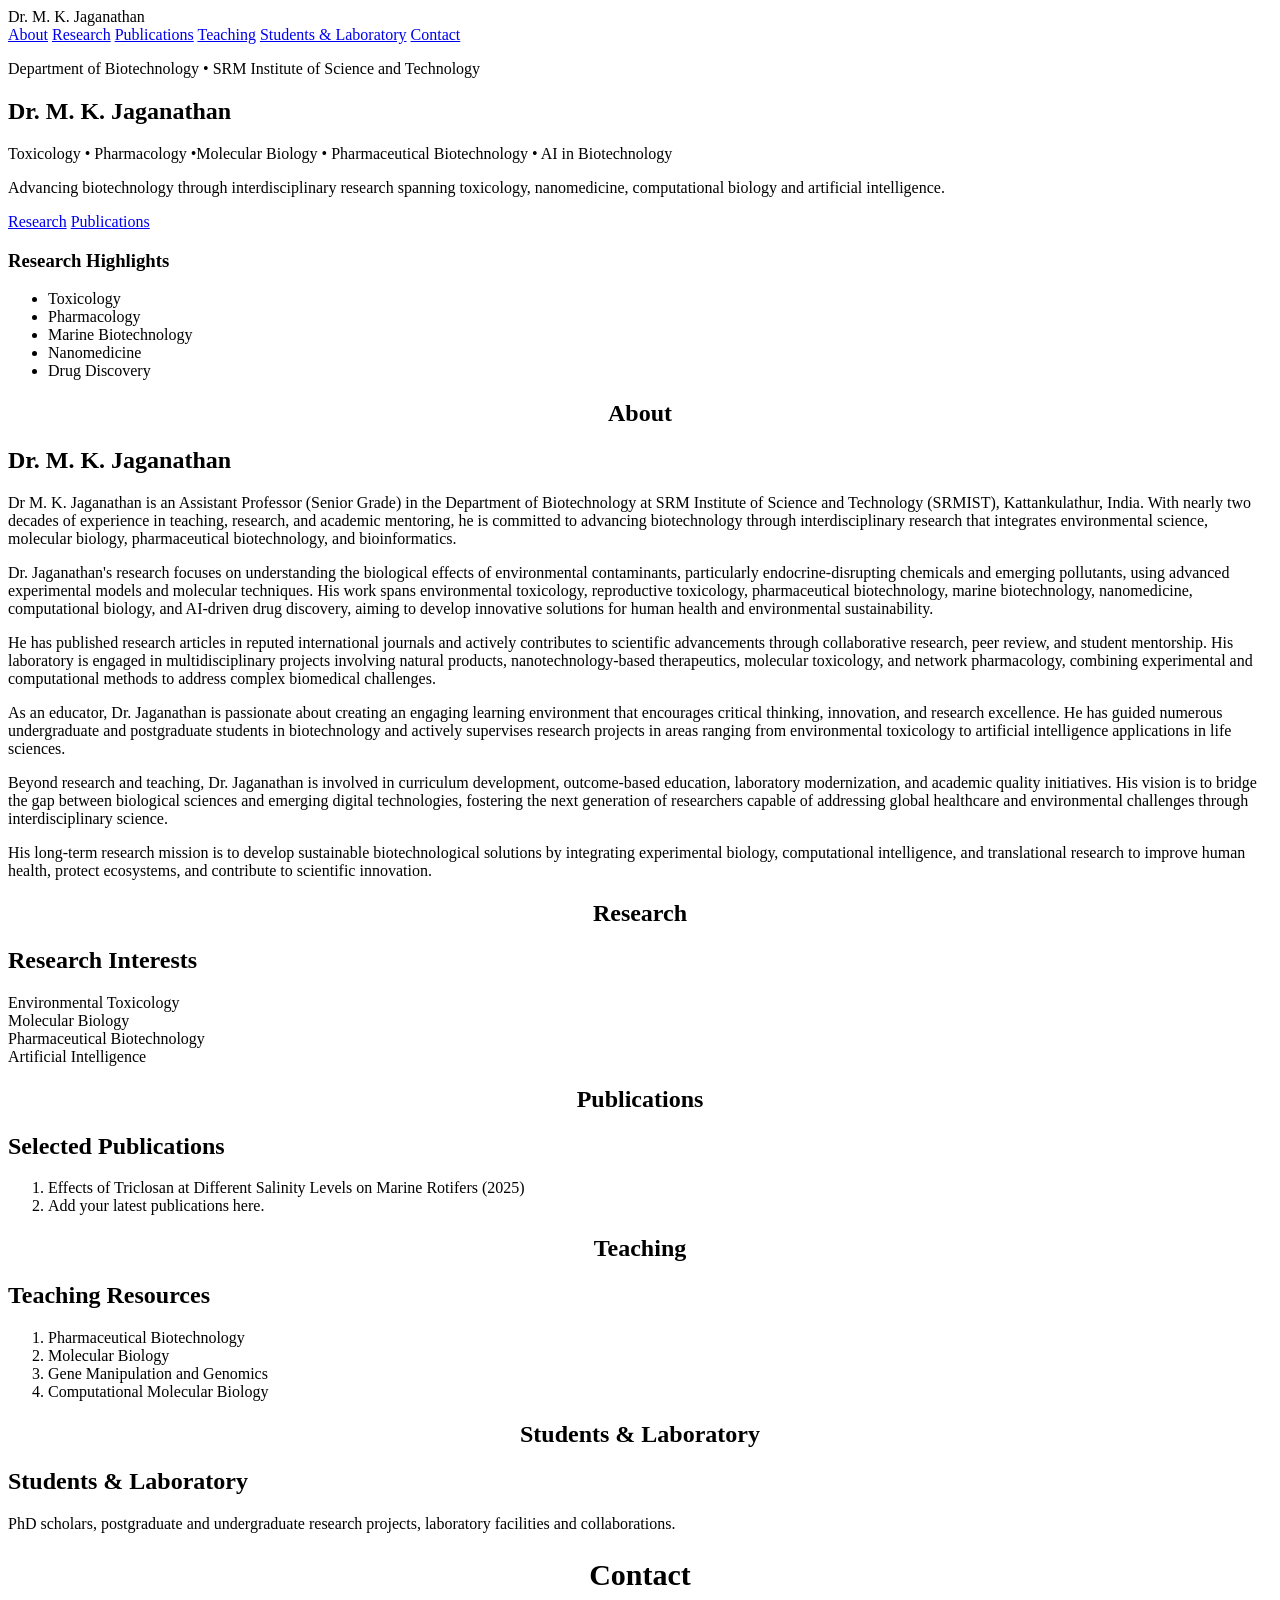
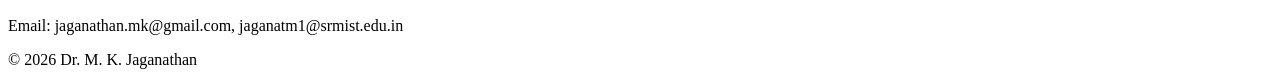
==== index.html @ 78284c33 "Add files via upload" ====
<!DOCTYPE html>
<html lang="en">
<head>
<meta charset="UTF-8">
<meta name="viewport" content="width=device-width,initial-scale=1">
<meta name="description" content="Dr. M. K. Jaganathan - Assistant Professor (Senior Grade), Department of Biotechnology, SRM Institute of Science and Technology.">
<title>Dr. M. K. Jaganathan</title>
<link rel="stylesheet" href="css/style.css">
<script defer src="js/script.js"></script>
</head>
<body>
<header class="nav">
<div class="brand">Dr. M. K. Jaganathan</div>
<nav>
<a href="#About">About</a>
<a href="#Research">Research</a>
<a href="#Publications">Publications</a>
<a href="#Teaching">Teaching</a>
<a href="#Students & Laboratory">Students & Laboratory</a>
<a href="#Contact">Contact</a>
</nav>
</header>

<section class="hero">
<div class="hero-text">
<p class="eyebrow">Department of Biotechnology &bull; SRM Institute of Science and Technology</p>
<h1>Dr. M. K. Jaganathan</h1>
<p class="lead">Toxicology &bull; Pharmacology &bull;Molecular Biology &bull; Pharmaceutical Biotechnology &bull; AI in Biotechnology</p>
<p>Advancing biotechnology through interdisciplinary research spanning toxicology, nanomedicine, computational biology and artificial intelligence.</p>
<div class="cta">
<a class="btn" href="#Research">Research</a>
<a class="btn outline" href="#Publications">Publications</a>
</div>
</div>
<div class="hero-card">
<h3>Research Highlights</h3>
<ul>
<li>Toxicology</li>
<li>Pharmacology</li>
<li>Marine Biotechnology</li>
<li>Nanomedicine</li>
<li>Drug Discovery</li>
</ul>
</div>
</section>

<section id="About">
<h1 style="font-size: 24px;text-align: center" class="section-label">About</h1>
<h2>Dr. M. K. Jaganathan</h2>
<p>Dr M. K. Jaganathan is an Assistant Professor (Senior Grade) in the Department of Biotechnology at SRM Institute of Science and Technology (SRMIST), Kattankulathur, India. With nearly two decades of experience in teaching, research, and academic mentoring, he is committed to advancing biotechnology through interdisciplinary research that integrates environmental science, molecular biology, pharmaceutical biotechnology, and bioinformatics.</p>
<p>Dr. Jaganathan's research focuses on understanding the biological effects of environmental contaminants, particularly endocrine-disrupting chemicals and emerging pollutants, using advanced experimental models and molecular techniques. His work spans environmental toxicology, reproductive toxicology, pharmaceutical biotechnology, marine biotechnology, nanomedicine, computational biology, and AI-driven drug discovery, aiming to develop innovative solutions for human health and environmental sustainability.</p>
<p>He has published research articles in reputed international journals and actively contributes to scientific advancements through collaborative research, peer review, and student mentorship. His laboratory is engaged in multidisciplinary projects involving natural products, nanotechnology-based therapeutics, molecular toxicology, and network pharmacology, combining experimental and computational methods to address complex biomedical challenges.</p>
<p>As an educator, Dr. Jaganathan is passionate about creating an engaging learning environment that encourages critical thinking, innovation, and research excellence. He has guided numerous undergraduate and postgraduate students in biotechnology and actively supervises research projects in areas ranging from environmental toxicology to artificial intelligence applications in life sciences.</p>
<p>Beyond research and teaching, Dr. Jaganathan is involved in curriculum development, outcome-based education, laboratory modernization, and academic quality initiatives. His vision is to bridge the gap between biological sciences and emerging digital technologies, fostering the next generation of researchers capable of addressing global healthcare and environmental challenges through interdisciplinary science.</p>
<p>His long-term research mission is to develop sustainable biotechnological solutions by integrating experimental biology, computational intelligence, and translational research to improve human health, protect ecosystems, and contribute to scientific innovation.</p>
</section>

<section id="Research">
<h1 style="font-size: 24px;text-align: center" class="section-label">Research</h1>
<h2>Research Interests</h2>
<div class="grid">
<div class="card">Environmental Toxicology</div>
<div class="card">Molecular Biology</div>
<div class="card">Pharmaceutical Biotechnology</div>
<div class="card">Artificial Intelligence</div>
</div>
</section>

<section id="Publications">
<h1 style="font-size: 24px;text-align: center" class="section-label">Publications</h1>
<h2>Selected Publications</h2>
<ol>
<li>Effects of Triclosan at Different Salinity Levels on Marine Rotifers (2025)</li>
<li>Add your latest publications here.</li>
</ol>
</section>

<section id="Teaching">
<h1 style="font-size: 24px;text-align: center" class="section-label">Teaching</h1>
<h2>Teaching Resources</h2>
<ol>
<li>Pharmaceutical Biotechnology</li>
<li>Molecular Biology</li>
<li>Gene Manipulation and Genomics</li>
<li>Computational Molecular Biology</li>
</ol>
</section>

<section id="Students & Laboratory">
<h1 style="font-size: 24px;text-align: center" class="section-label">Students & Laboratory</h1>
<h2>Students & Laboratory</h2>
<p>PhD scholars, postgraduate and undergraduate research projects, laboratory facilities and collaborations.</p>
</section>

<section id="Contact">
<h1 style="font-size: 30px;text-align: center" class="section-label">Contact</h1>
<p>Email: jaganathan.mk@gmail.com, jaganatm1@srmist.edu.in</p>
</section>

<footer>&copy; 2026 Dr. M. K. Jaganathan</footer>
</body>
</html>
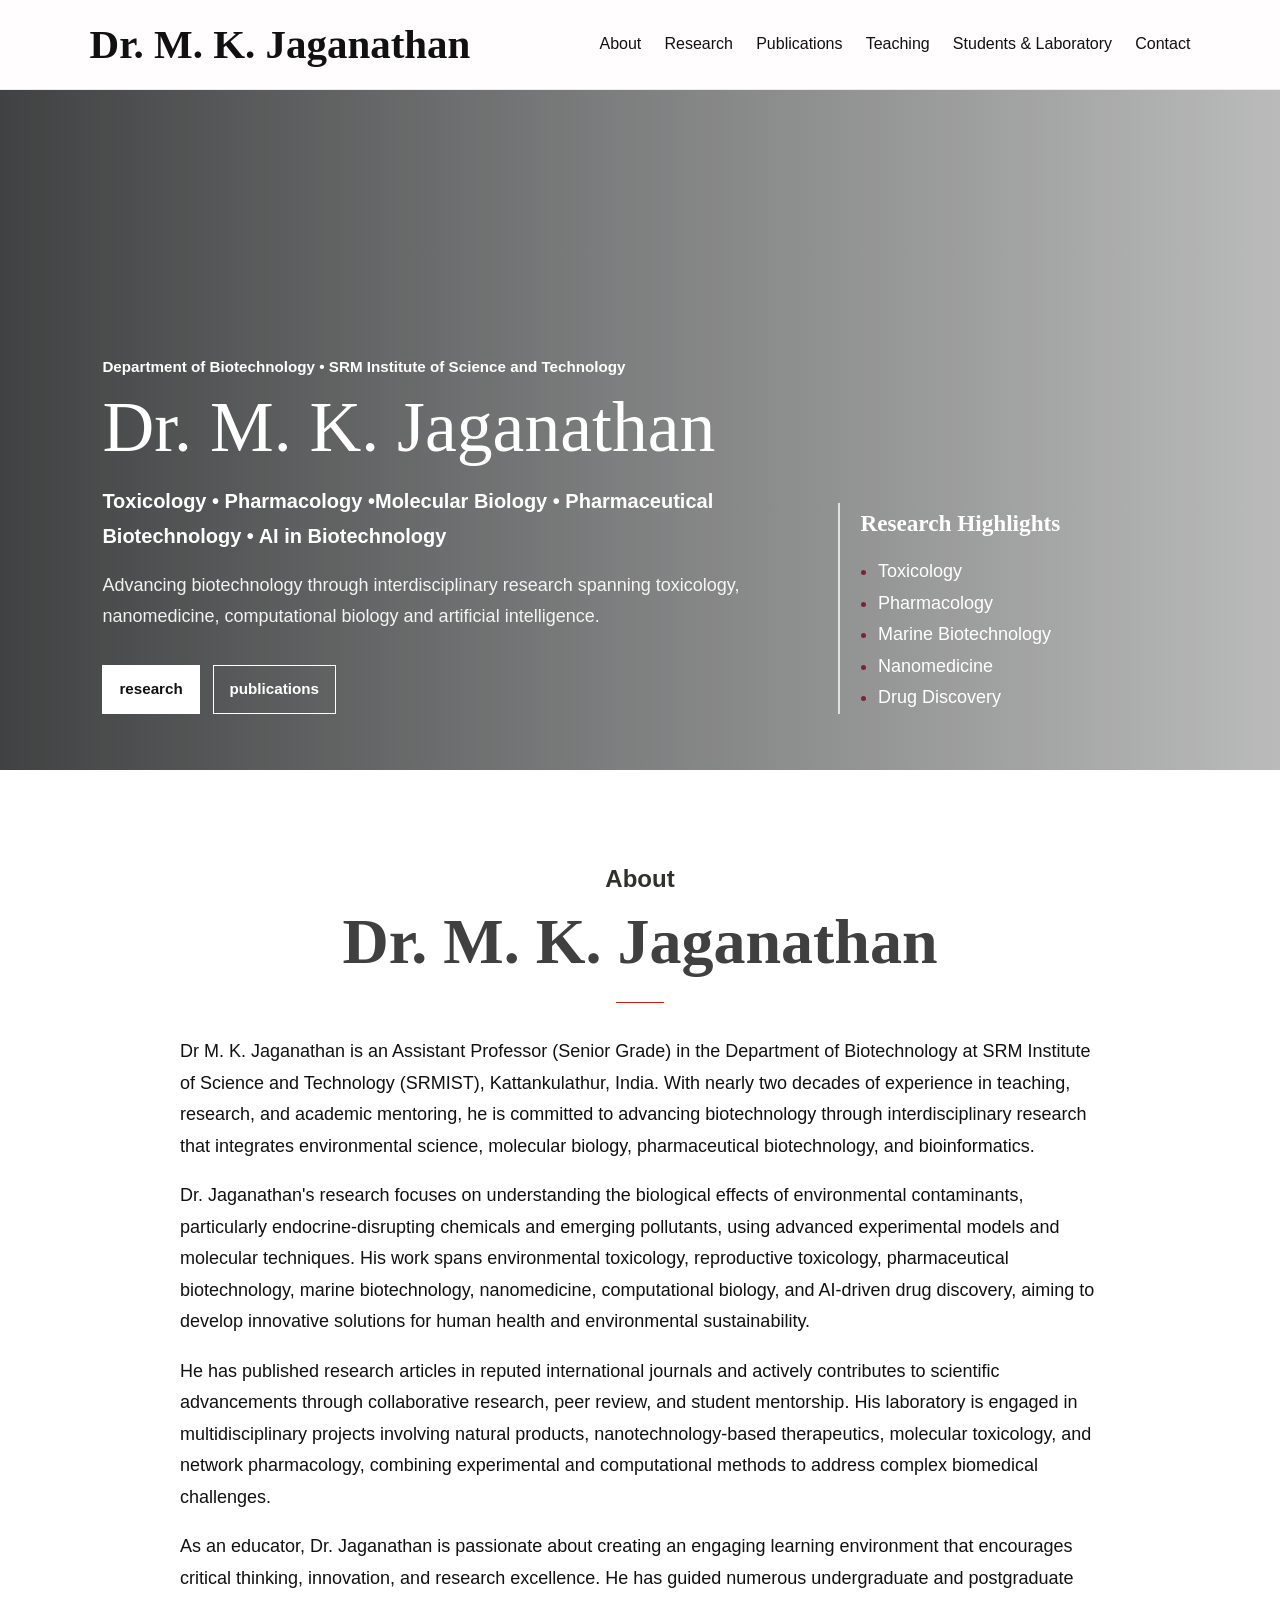
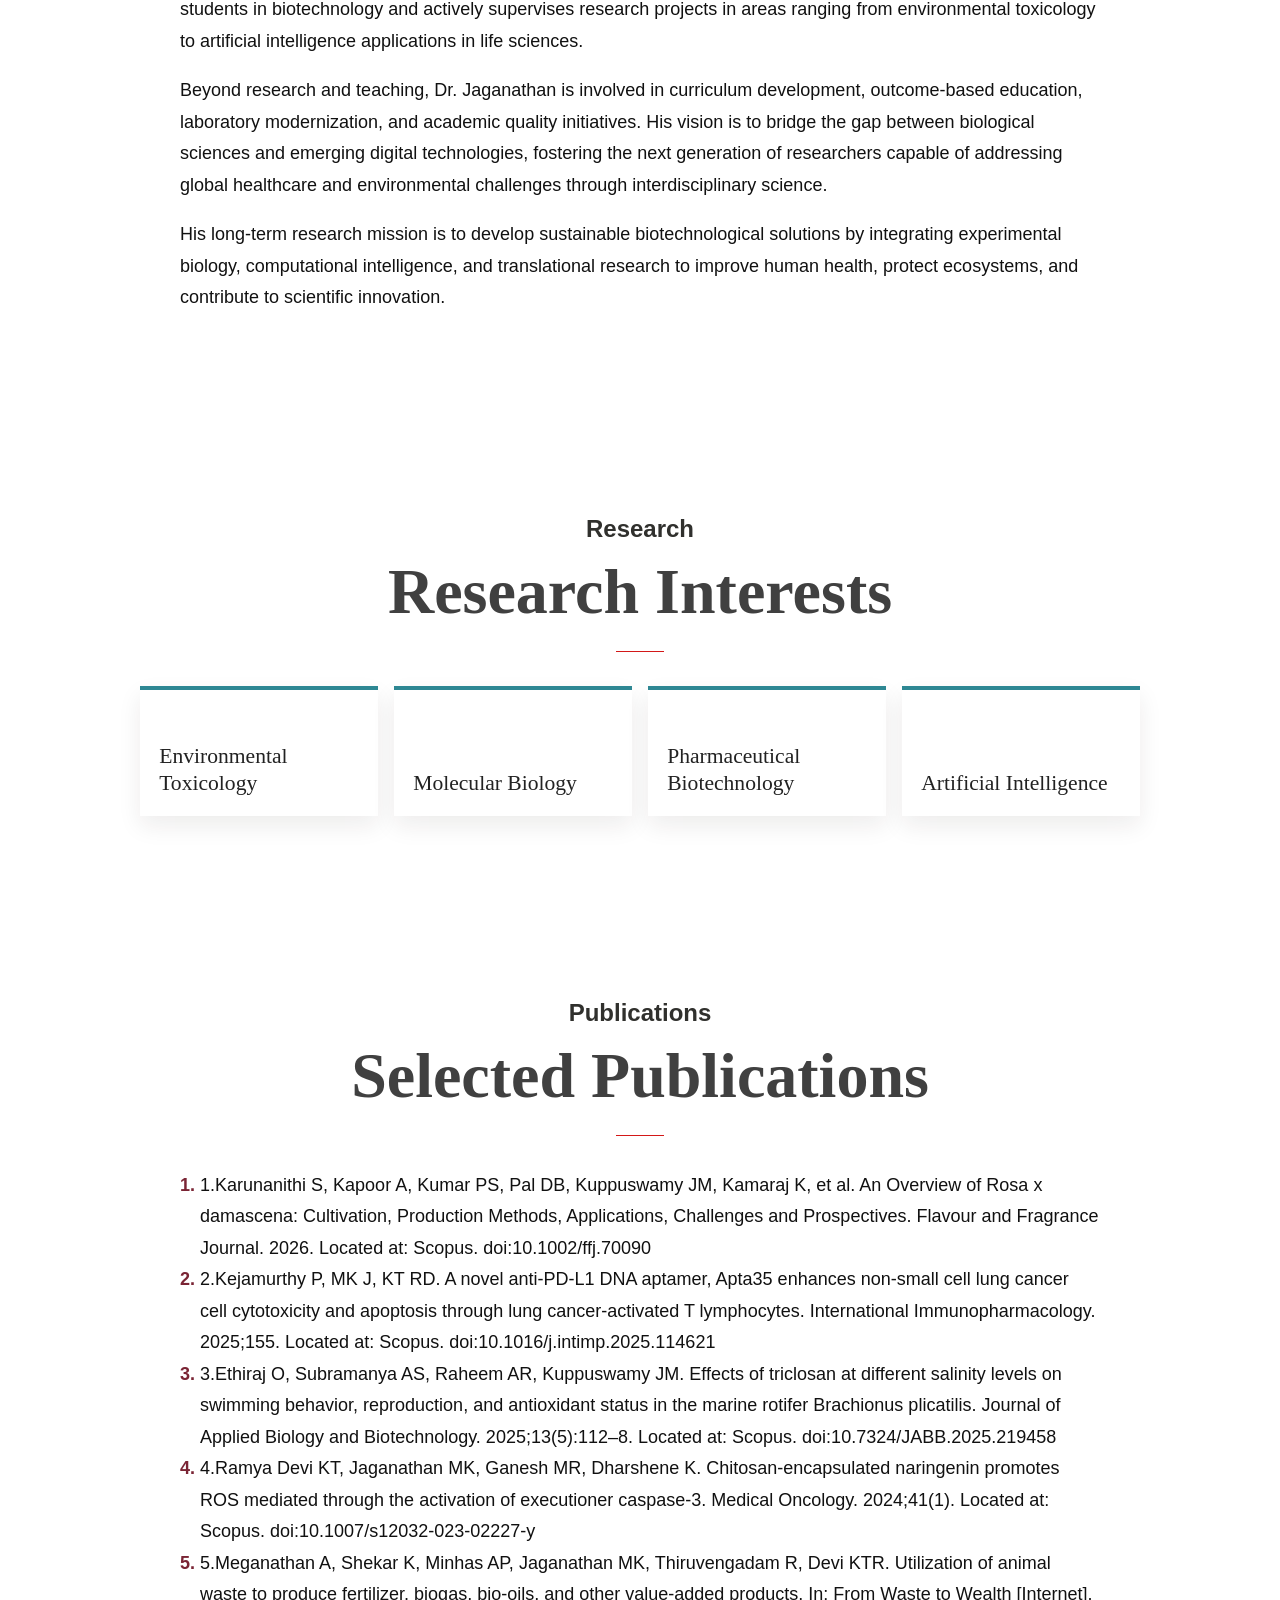
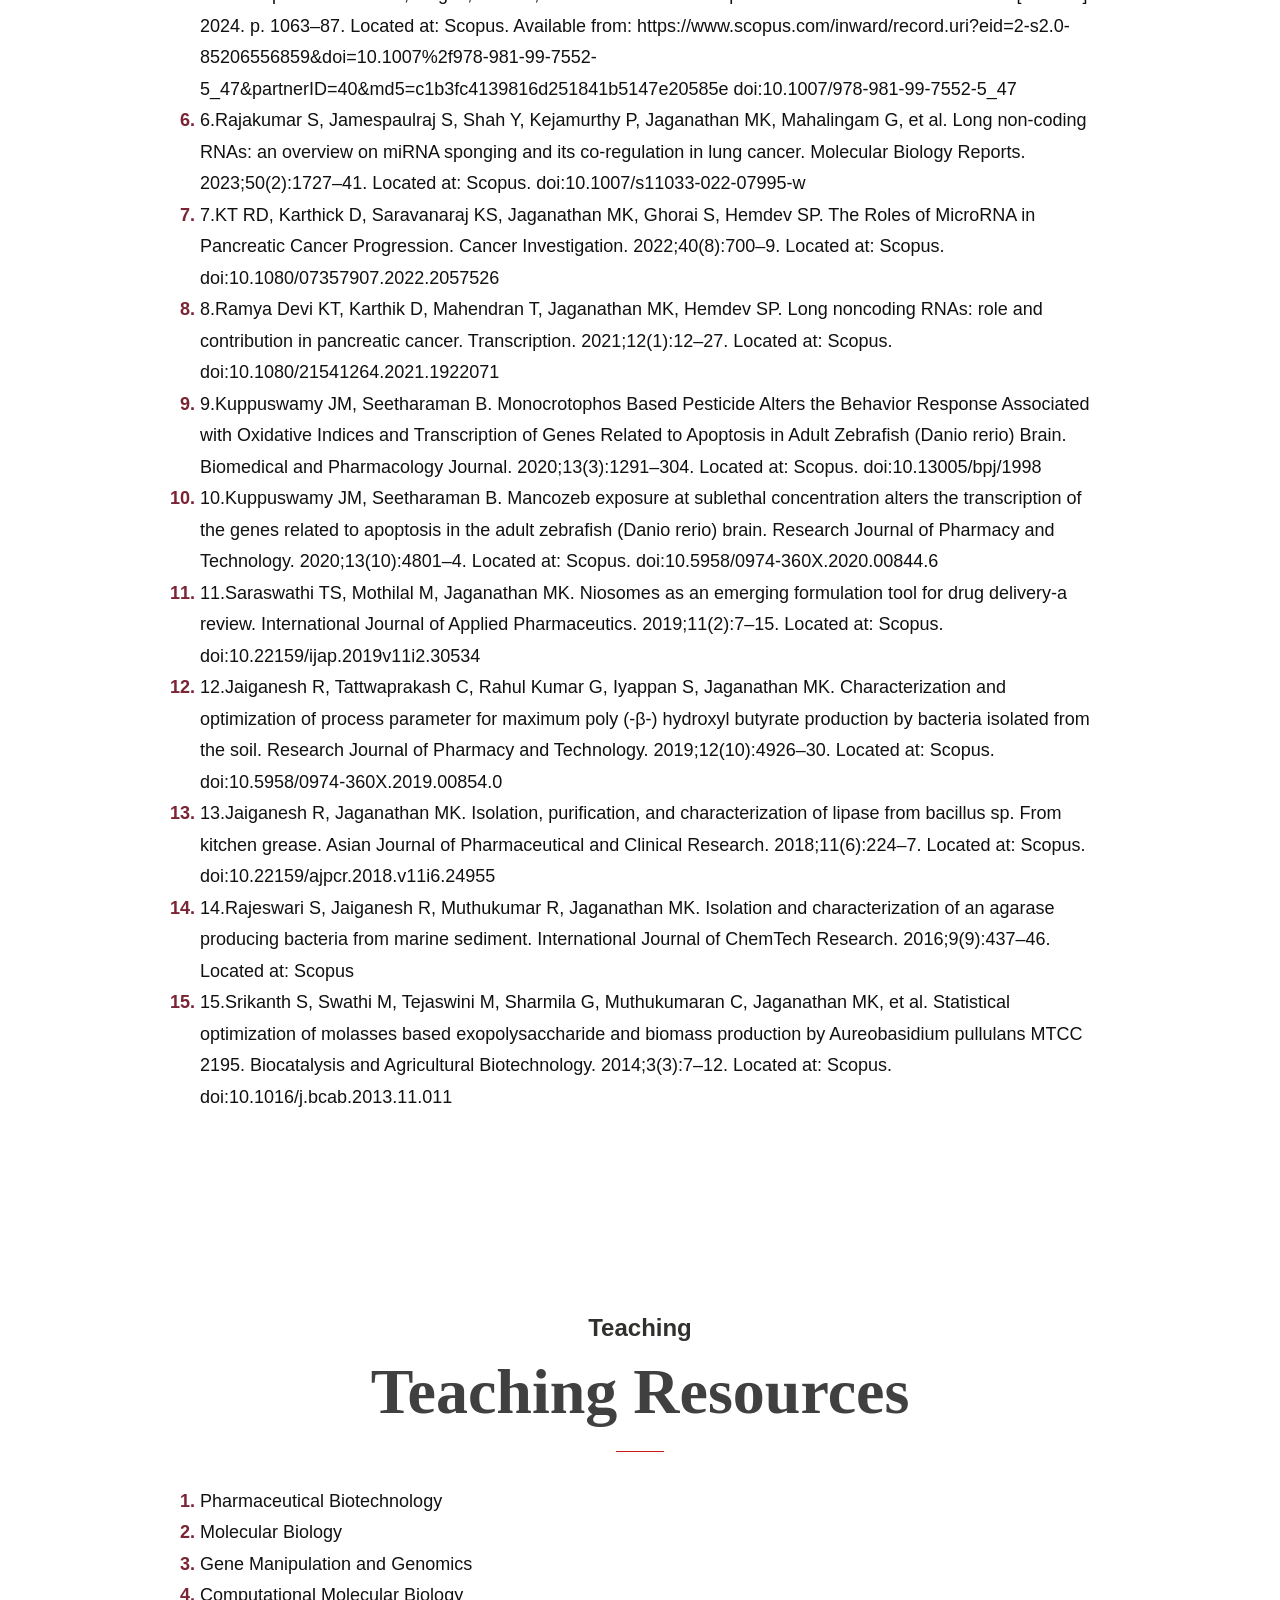
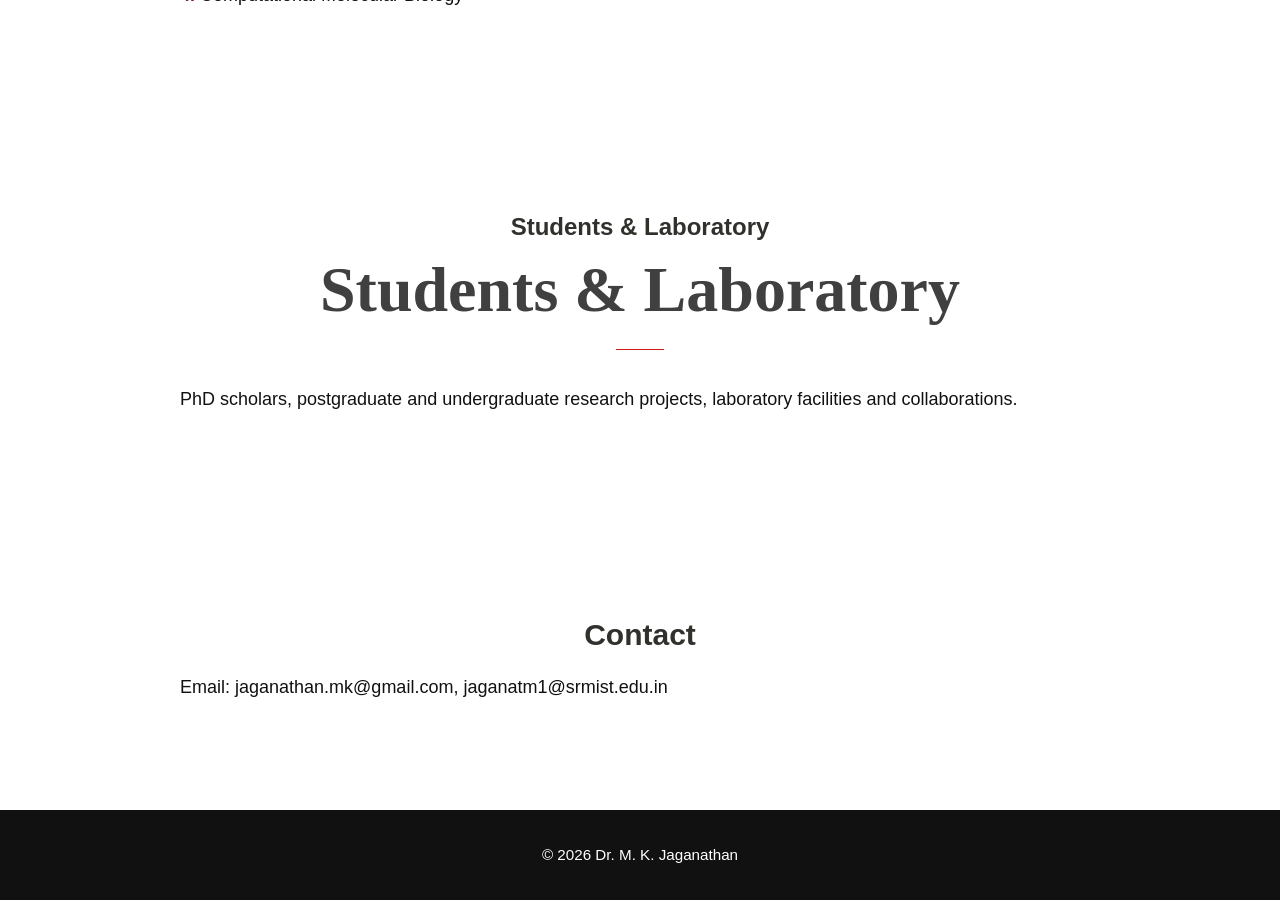
==== commit 27fbd71b: "Add selected publications to index.html" ====
--- a/index.html
+++ b/index.html
@@ -70,8 +70,22 @@
 <h1 style="font-size: 24px;text-align: center" class="section-label">Publications</h1>
 <h2>Selected Publications</h2>
 <ol>
-<li>Effects of Triclosan at Different Salinity Levels on Marine Rotifers (2025)</li>
-<li>Add your latest publications here.</li>
+
+<li>1.Karunanithi S, Kapoor A, Kumar PS, Pal DB, Kuppuswamy JM, Kamaraj K, et al. An Overview of Rosa x damascena: Cultivation, Production Methods, Applications, Challenges and Prospectives. Flavour and Fragrance Journal. 2026. Located at: Scopus. doi:10.1002/ffj.70090 </li>
+<li>2.Kejamurthy P, MK J, KT RD. A novel anti-PD-L1 DNA aptamer, Apta35 enhances non-small cell lung cancer cell cytotoxicity and apoptosis through lung cancer-activated T lymphocytes. International Immunopharmacology. 2025;155. Located at: Scopus. doi:10.1016/j.intimp.2025.114621 </li>
+<li>3.Ethiraj O, Subramanya AS, Raheem AR, Kuppuswamy JM. Effects of triclosan at different salinity levels on swimming behavior, reproduction, and antioxidant status in the marine rotifer Brachionus plicatilis. Journal of Applied Biology and Biotechnology. 2025;13(5):112–8. Located at: Scopus. doi:10.7324/JABB.2025.219458 </li>
+<li>4.Ramya Devi KT, Jaganathan MK, Ganesh MR, Dharshene K. Chitosan-encapsulated naringenin promotes ROS mediated through the activation of executioner caspase-3. Medical Oncology. 2024;41(1). Located at: Scopus. doi:10.1007/s12032-023-02227-y </li>
+<li>5.Meganathan A, Shekar K, Minhas AP, Jaganathan MK, Thiruvengadam R, Devi KTR. Utilization of animal waste to produce fertilizer, biogas, bio-oils, and other value-added products. In: From Waste to Wealth [Internet]. 2024. p. 1063–87. Located at: Scopus. Available from: https://www.scopus.com/inward/record.uri?eid=2-s2.0-85206556859&doi=10.1007%2f978-981-99-7552-5_47&partnerID=40&md5=c1b3fc4139816d251841b5147e20585e doi:10.1007/978-981-99-7552-5_47 </li>
+<li>6.Rajakumar S, Jamespaulraj S, Shah Y, Kejamurthy P, Jaganathan MK, Mahalingam G, et al. Long non-coding RNAs: an overview on miRNA sponging and its co-regulation in lung cancer. Molecular Biology Reports. 2023;50(2):1727–41. Located at: Scopus. doi:10.1007/s11033-022-07995-w </li>
+<li>7.KT RD, Karthick D, Saravanaraj KS, Jaganathan MK, Ghorai S, Hemdev SP. The Roles of MicroRNA in Pancreatic Cancer Progression. Cancer Investigation. 2022;40(8):700–9. Located at: Scopus. doi:10.1080/07357907.2022.2057526 </li>
+<li>8.Ramya Devi KT, Karthik D, Mahendran T, Jaganathan MK, Hemdev SP. Long noncoding RNAs: role and contribution in pancreatic cancer. Transcription. 2021;12(1):12–27. Located at: Scopus. doi:10.1080/21541264.2021.1922071 </li>
+<li>9.Kuppuswamy JM, Seetharaman B. Monocrotophos Based Pesticide Alters the Behavior Response Associated with Oxidative Indices and Transcription of Genes Related to Apoptosis in Adult Zebrafish (Danio rerio) Brain. Biomedical and Pharmacology Journal. 2020;13(3):1291–304. Located at: Scopus. doi:10.13005/bpj/1998 </li>
+<li>10.Kuppuswamy JM, Seetharaman B. Mancozeb exposure at sublethal concentration alters the transcription of the genes related to apoptosis in the adult zebrafish (Danio rerio) brain. Research Journal of Pharmacy and Technology. 2020;13(10):4801–4. Located at: Scopus. doi:10.5958/0974-360X.2020.00844.6 </li>
+<li>11.Saraswathi TS, Mothilal M, Jaganathan MK. Niosomes as an emerging formulation tool for drug delivery-a review. International Journal of Applied Pharmaceutics. 2019;11(2):7–15. Located at: Scopus. doi:10.22159/ijap.2019v11i2.30534 </li>
+<li>12.Jaiganesh R, Tattwaprakash C, Rahul Kumar G, Iyappan S, Jaganathan MK. Characterization and optimization of process parameter for maximum poly (-β-) hydroxyl butyrate production by bacteria isolated from the soil. Research Journal of Pharmacy and Technology. 2019;12(10):4926–30. Located at: Scopus. doi:10.5958/0974-360X.2019.00854.0 </li>
+<li>13.Jaiganesh R, Jaganathan MK. Isolation, purification, and characterization of lipase from bacillus sp. From kitchen grease. Asian Journal of Pharmaceutical and Clinical Research. 2018;11(6):224–7. Located at: Scopus. doi:10.22159/ajpcr.2018.v11i6.24955
+<li>14.Rajeswari S, Jaiganesh R, Muthukumar R, Jaganathan MK. Isolation and characterization of an agarase producing bacteria from marine sediment. International Journal of ChemTech Research. 2016;9(9):437–46. Located at: Scopus </li>
+<li>15.Srikanth S, Swathi M, Tejaswini M, Sharmila G, Muthukumaran C, Jaganathan MK, et al. Statistical optimization of molasses based exopolysaccharide and biomass production by Aureobasidium pullulans MTCC 2195. Biocatalysis and Agricultural Biotechnology. 2014;3(3):7–12. Located at: Scopus. doi:10.1016/j.bcab.2013.11.011 </li>
 </ol>
 </section>
 
--- a/css/style.css
+++ b/css/style.css
@@ -0,0 +1,338 @@
+:root{
+  --paper:#ffffff;
+  --ink:#111111;
+  --muted:#5f625f;
+  --sand:#ded8bf;
+  --sand-light:#f4f0df;
+  --teal:#2e8793;
+  --burgundy:#7a2434;
+  --line:#d8d2bf;
+}
+
+*{box-sizing:border-box}
+
+html{
+  scroll-behavior:smooth;
+}
+
+body{
+  margin:0;
+  background:var(--paper);
+  color:var(--ink);
+  font-family:"Helvetica Neue",Arial,sans-serif;
+  font-size:18px;
+  line-height:1.75;
+}
+
+.nav{
+  position:sticky;
+  top:0;
+  z-index:20;
+  display:flex;
+  align-items:center;
+  justify-content:space-between;
+  gap:2rem;
+  padding:24px 7%;
+  background:rgba(255, 253, 253, 0.96);
+  border-bottom:1px solid rgba(17,17,17,.08);
+}
+
+.brand{
+  font-family:Georgia,"Times New Roman",serif;
+  font-size:clamp(2rem,3.2vw,2.9rem);
+  font-weight:700;
+  line-height:1;
+  white-space:nowrap;
+}
+
+nav{
+  display:flex;
+  align-items:center;
+  justify-content:flex-end;
+  gap:1.45rem;
+  flex-wrap:wrap;
+}
+
+nav a{
+  color:var(--ink);
+  text-decoration:none;
+  font-size:1rem;
+  text-transform:none;
+  transition:color .2s ease;
+}
+
+nav a:hover,
+nav a:focus{
+  color:var(--teal);
+}
+
+.hero{
+  position:relative;
+  display:grid;
+  grid-template-columns:minmax(0,1fr) minmax(230px,340px);
+  gap:3rem;
+  align-items:end;
+  min-height:clamp(500px,calc(100vh - 155px),680px);
+  padding:5rem 8% 3.5rem;
+  overflow:hidden;
+  background:
+    linear-gradient(90deg,rgba(16,18,19,.76),rgba(16,18,19,.48) 47%,rgba(16,18,19,.18)),
+    url("../assets/biotech-hero.png") center/cover no-repeat;
+  color:#ffffff;
+}
+
+.hero::after{
+  content:"";
+  position:absolute;
+  inset:0;
+  background:rgba(0,0,0,.12);
+  pointer-events:none;
+}
+
+.hero-text,
+.hero-card{
+  position:relative;
+  z-index:1;
+}
+
+.eyebrow,
+.section-label{
+  margin:0 0 .65rem;
+  color:inherit;
+  font-size:.95rem;
+  font-weight:700;
+  letter-spacing:0;
+  text-transform:none;
+}
+
+.hero h1{
+  max-width:900px;
+  margin:0 0 1.2rem;
+  font-family:Georgia,"Times New Roman",serif;
+  font-size:clamp(2.9rem,5.6vw,5.2rem);
+  line-height:1.02;
+  font-weight:400;
+}
+
+.hero .lead{
+  max-width:780px;
+  margin:0 0 1rem;
+  font-size:1.25rem;
+  font-weight:700;
+}
+
+.hero-text>p:not(.eyebrow):not(.lead){
+  max-width:720px;
+  margin:0;
+  color:rgba(255,255,255,.92);
+}
+
+.cta{
+  display:flex;
+  gap:.8rem;
+  flex-wrap:wrap;
+  margin-top:2rem;
+}
+
+.btn{
+  display:inline-flex;
+  align-items:center;
+  justify-content:center;
+  min-height:44px;
+  padding:.65rem 1rem;
+  border:1px solid #ffffff;
+  color:#111111;
+  background:#ffffff;
+  text-decoration:none;
+  font-size:.95rem;
+  font-weight:700;
+  text-transform:lowercase;
+  transition:background .2s ease,color .2s ease,border-color .2s ease;
+}
+
+.btn:hover,
+.btn:focus{
+  color:#ffffff;
+  background:var(--teal);
+  border-color:var(--teal);
+}
+
+.btn.outline{
+  color:#ffffff;
+  background:transparent;
+}
+
+.btn.outline:hover,
+.btn.outline:focus{
+  background:#ffffff;
+  color:#111111;
+}
+
+.hero-card{
+  border-left:2px solid rgba(255,255,255,.72);
+  padding-left:1.3rem;
+  color:#ffffff;
+}
+
+.hero-card h3{
+  margin:0 0 .8rem;
+  font-family:Georgia,"Times New Roman",serif;
+  font-size:1.45rem;
+}
+
+.hero-card ul{
+  margin:0;
+  padding-left:1.1rem;
+}
+
+section{
+  padding:5.5rem 8%;
+}
+
+section h2{
+  margin:.1rem 0 2.1rem;
+  font-family:Georgia,"Times New Roman",serif;
+  font-size:clamp(2.7rem,5vw,5.2rem);
+  line-height:1;
+  color:#404040;
+  text-align:center;
+}
+
+section p,
+section ol{
+  max-width:920px;
+  margin-left:auto;
+  margin-right:auto;
+}
+
+section p{
+  margin-top:0;
+}
+
+.section-label{
+  color:#30302d;
+  text-align:center;
+}
+
+#about{
+  background:var(--sand);
+}
+
+#about h2::after,
+section:not(.hero) h2::after{
+  content:"";
+  display:block;
+  width:48px;
+  height:1px;
+  margin:1.7rem auto 0;
+  background:#d31818;
+}
+
+#research,
+#teaching,
+#contact{
+  background:#ffffff;
+}
+
+#publications,
+#students{
+  background:var(--sand-light);
+}
+
+.grid{
+  display:grid;
+  grid-template-columns:repeat(auto-fit,minmax(220px,1fr));
+  gap:1rem;
+  max-width:1000px;
+  margin:0 auto;
+}
+
+.card{
+  min-height:130px;
+  display:flex;
+  align-items:flex-end;
+  padding:1.2rem;
+  border-top:4px solid var(--teal);
+  background:#ffffff;
+  box-shadow:0 10px 22px rgba(32,29,20,.08);
+  color:#222222;
+  font-family:Georgia,"Times New Roman",serif;
+  font-size:1.35rem;
+  line-height:1.25;
+}
+
+ol{
+  padding-left:1.25rem;
+}
+
+li::marker{
+  color:var(--burgundy);
+  font-weight:700;
+}
+
+#contact p{
+  text-align:center;
+  font-size:1.15rem;
+}
+
+footer{
+  padding:2rem 8%;
+  color:#ffffff;
+  background:#111111;
+  text-align:center;
+  font-size:.95rem;
+}
+
+@media(max-width:900px){
+  .nav{
+    align-items:flex-start;
+    flex-direction:column;
+    padding:20px 6%;
+  }
+
+  .brand{
+    white-space:normal;
+  }
+
+  nav{
+    justify-content:flex-start;
+    gap:.9rem 1.1rem;
+  }
+
+  .hero{
+    grid-template-columns:1fr;
+    min-height:auto;
+    padding:5rem 7% 4rem;
+  }
+
+  .hero-card{
+    max-width:520px;
+  }
+}
+
+@media(max-width:600px){
+  body{
+    font-size:16px;
+  }
+
+  section{
+    padding:4rem 7%;
+  }
+
+  .hero{
+    padding-top:4rem;
+  }
+
+  .hero h1{
+    font-size:3rem;
+  }
+
+  .hero .lead{
+    font-size:1.05rem;
+  }
+
+  .cta{
+    align-items:stretch;
+    flex-direction:column;
+  }
+}
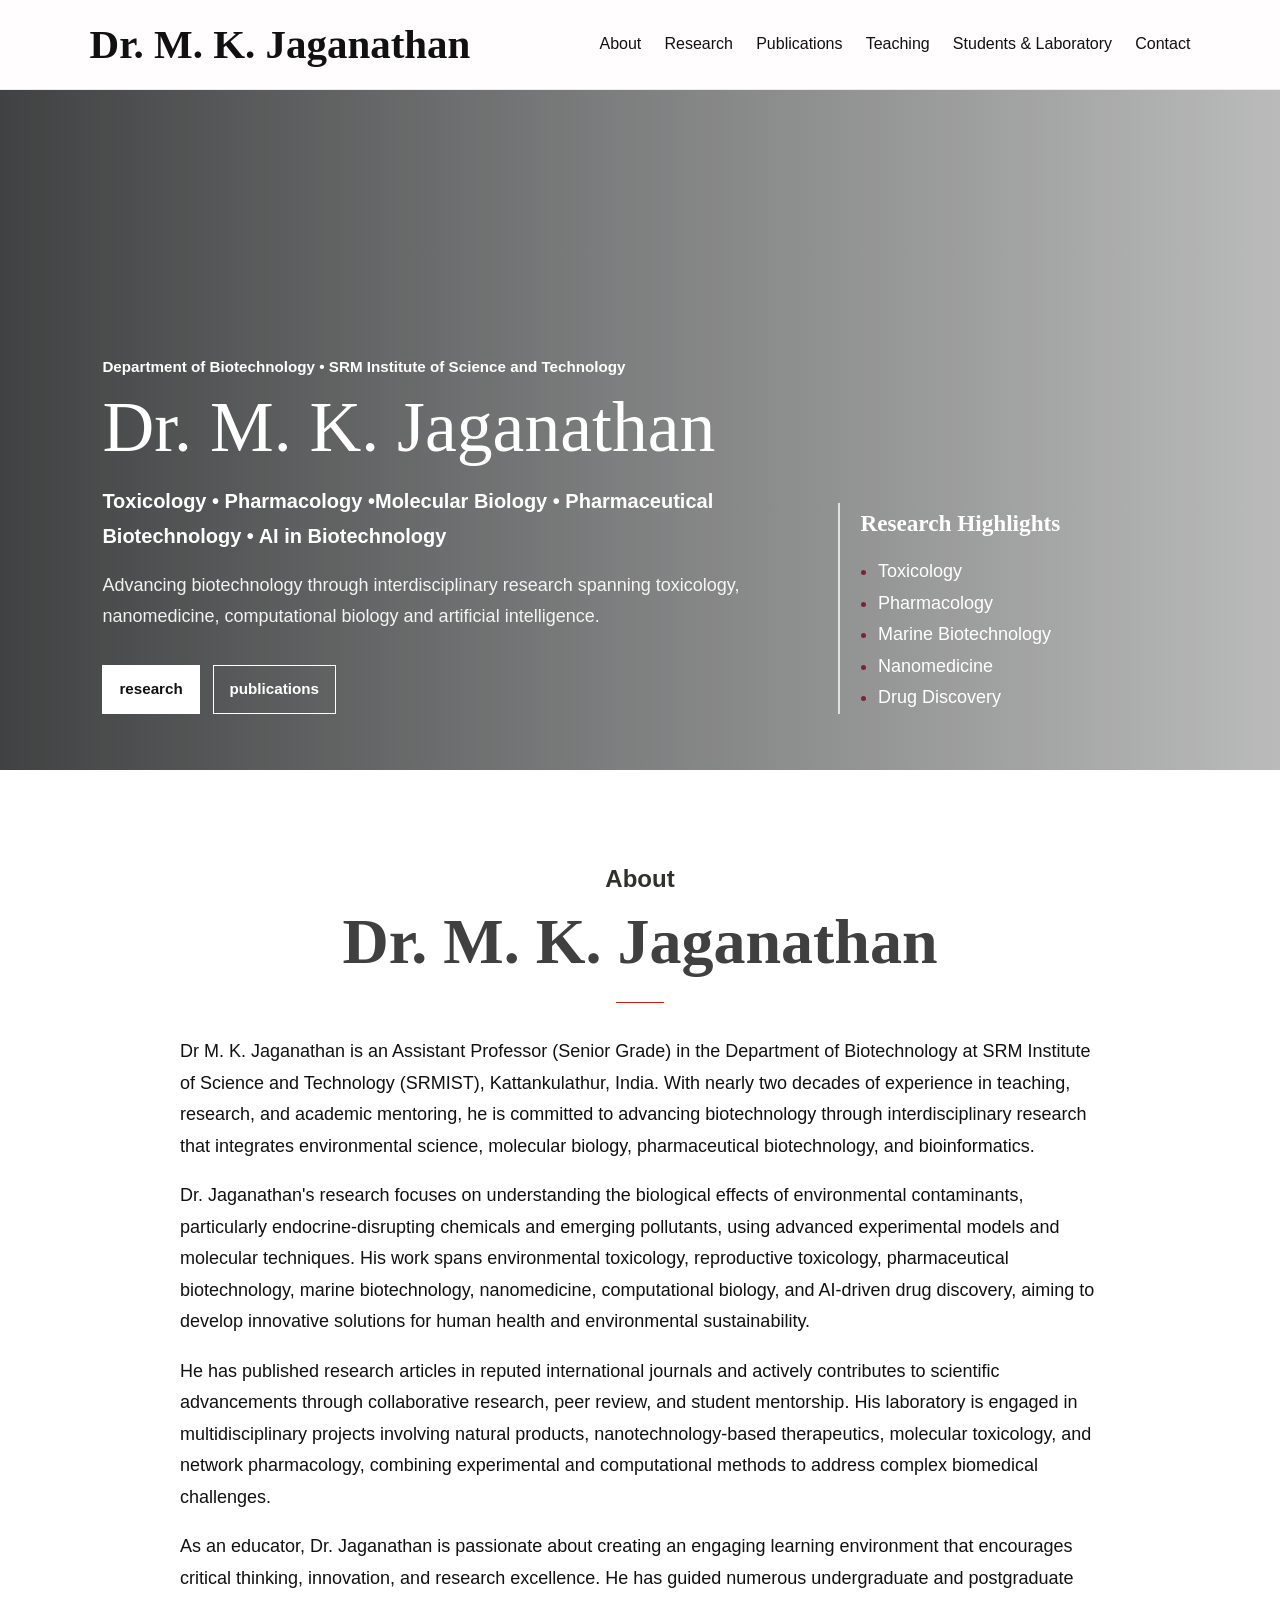
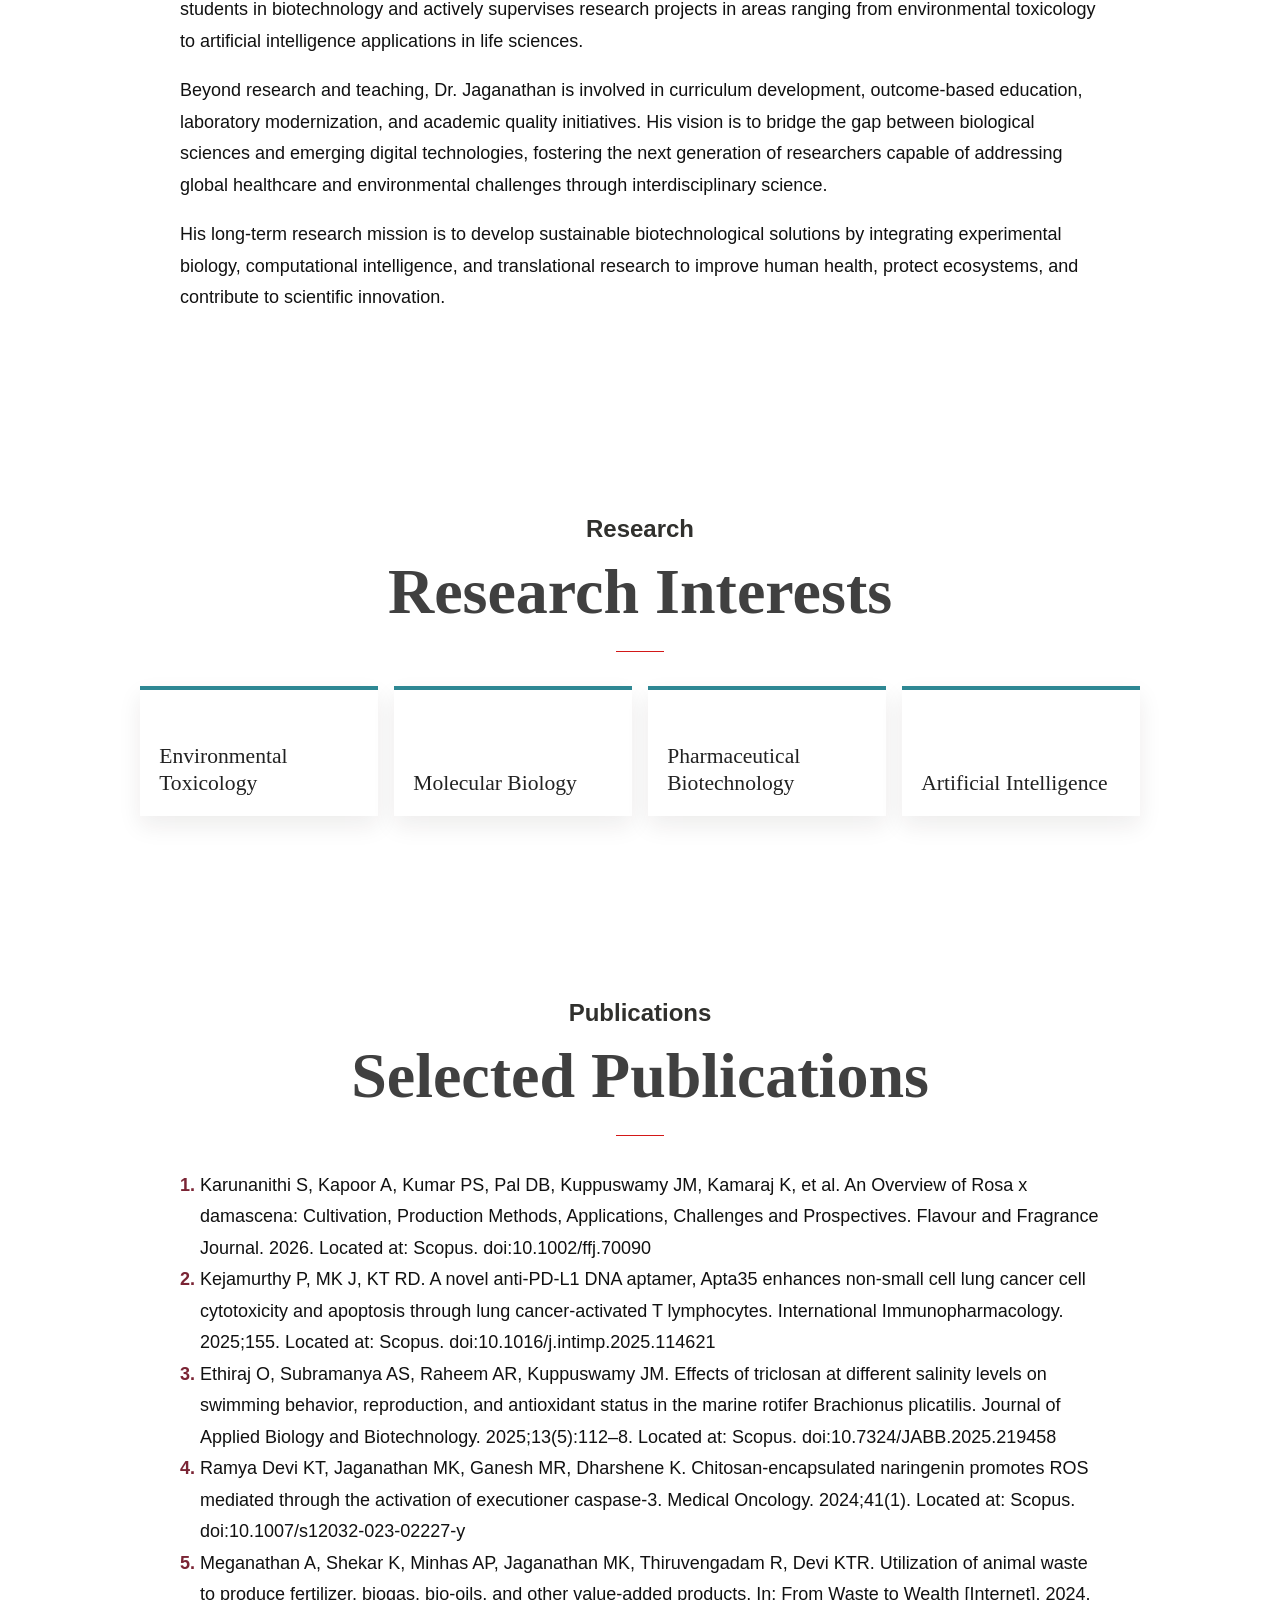
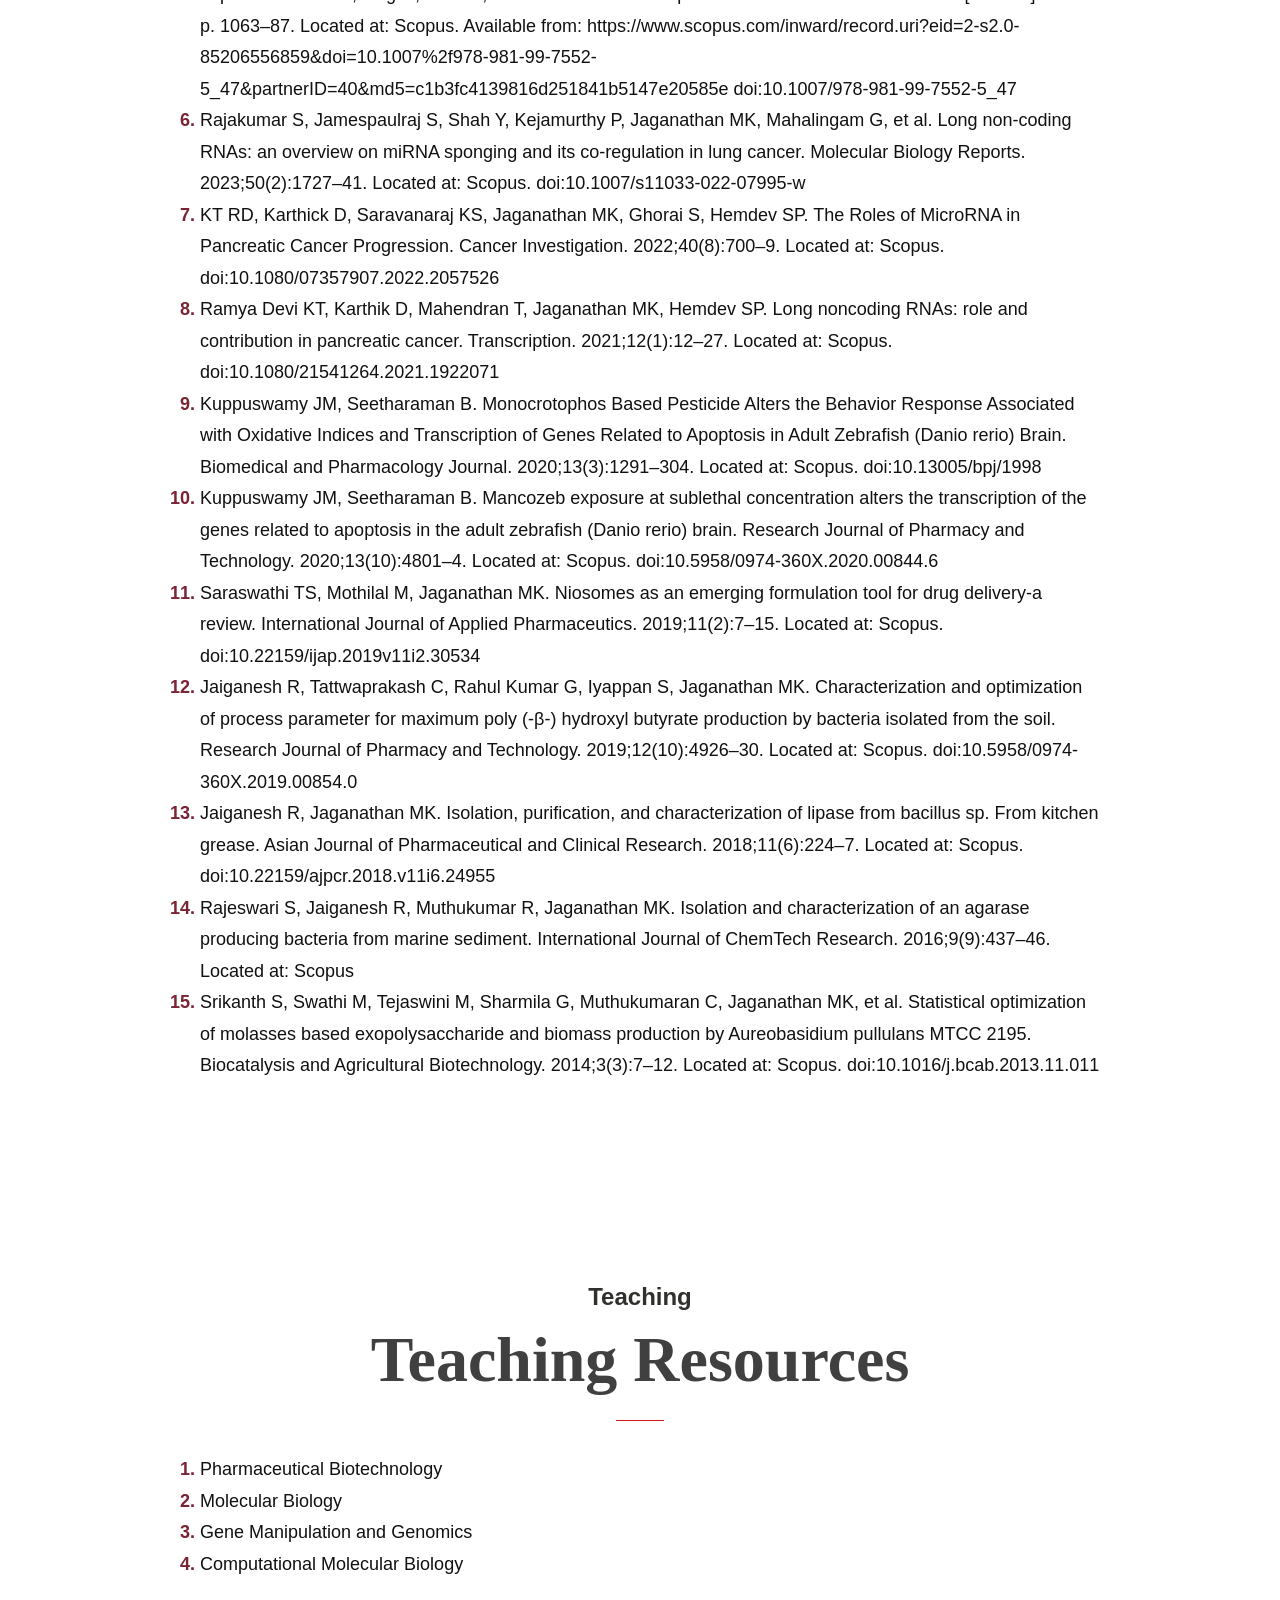
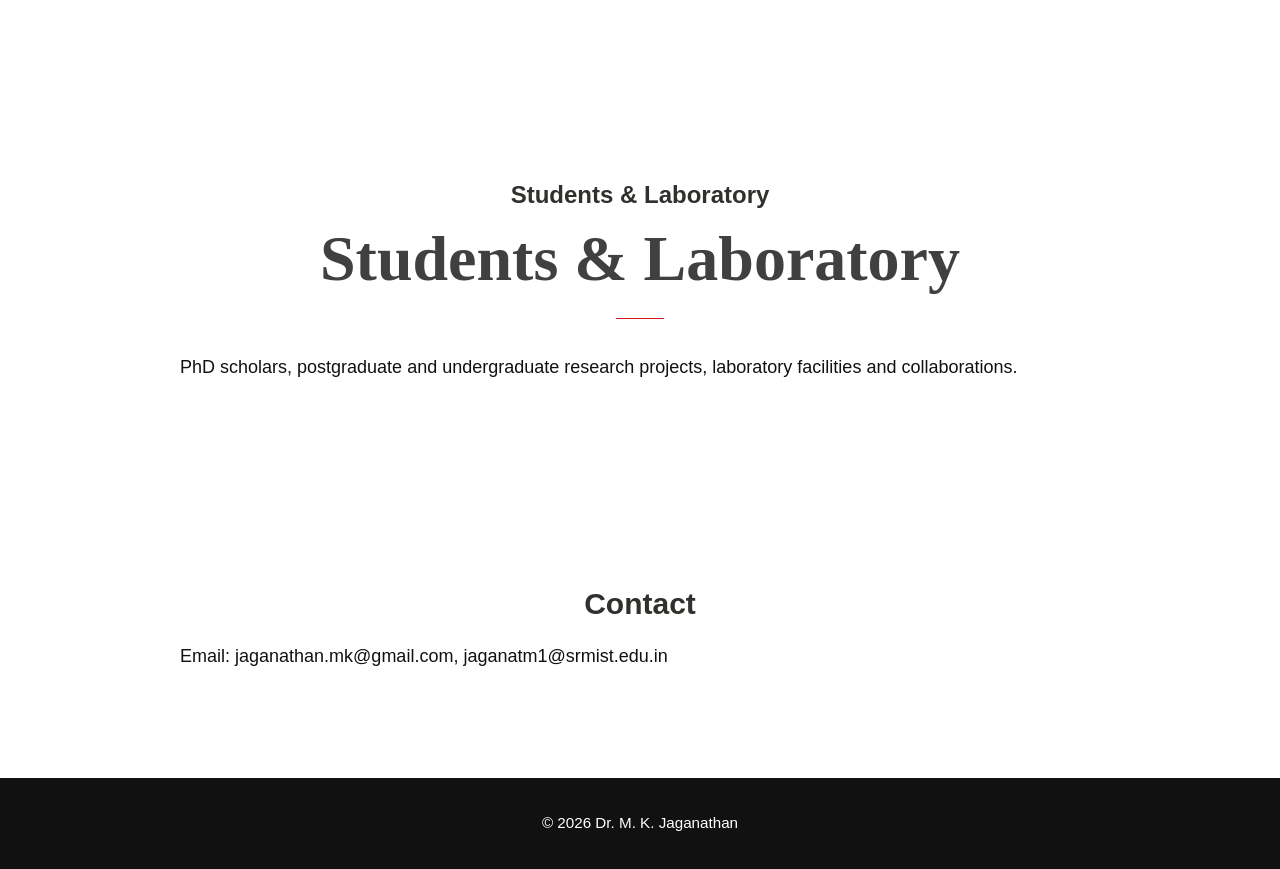
==== commit 30720831: "Update selected publications list in index.html" ====
--- a/index.html
+++ b/index.html
@@ -71,21 +71,21 @@
 <h2>Selected Publications</h2>
 <ol>
 
-<li>1.Karunanithi S, Kapoor A, Kumar PS, Pal DB, Kuppuswamy JM, Kamaraj K, et al. An Overview of Rosa x damascena: Cultivation, Production Methods, Applications, Challenges and Prospectives. Flavour and Fragrance Journal. 2026. Located at: Scopus. doi:10.1002/ffj.70090 </li>
-<li>2.Kejamurthy P, MK J, KT RD. A novel anti-PD-L1 DNA aptamer, Apta35 enhances non-small cell lung cancer cell cytotoxicity and apoptosis through lung cancer-activated T lymphocytes. International Immunopharmacology. 2025;155. Located at: Scopus. doi:10.1016/j.intimp.2025.114621 </li>
-<li>3.Ethiraj O, Subramanya AS, Raheem AR, Kuppuswamy JM. Effects of triclosan at different salinity levels on swimming behavior, reproduction, and antioxidant status in the marine rotifer Brachionus plicatilis. Journal of Applied Biology and Biotechnology. 2025;13(5):112–8. Located at: Scopus. doi:10.7324/JABB.2025.219458 </li>
-<li>4.Ramya Devi KT, Jaganathan MK, Ganesh MR, Dharshene K. Chitosan-encapsulated naringenin promotes ROS mediated through the activation of executioner caspase-3. Medical Oncology. 2024;41(1). Located at: Scopus. doi:10.1007/s12032-023-02227-y </li>
-<li>5.Meganathan A, Shekar K, Minhas AP, Jaganathan MK, Thiruvengadam R, Devi KTR. Utilization of animal waste to produce fertilizer, biogas, bio-oils, and other value-added products. In: From Waste to Wealth [Internet]. 2024. p. 1063–87. Located at: Scopus. Available from: https://www.scopus.com/inward/record.uri?eid=2-s2.0-85206556859&doi=10.1007%2f978-981-99-7552-5_47&partnerID=40&md5=c1b3fc4139816d251841b5147e20585e doi:10.1007/978-981-99-7552-5_47 </li>
-<li>6.Rajakumar S, Jamespaulraj S, Shah Y, Kejamurthy P, Jaganathan MK, Mahalingam G, et al. Long non-coding RNAs: an overview on miRNA sponging and its co-regulation in lung cancer. Molecular Biology Reports. 2023;50(2):1727–41. Located at: Scopus. doi:10.1007/s11033-022-07995-w </li>
-<li>7.KT RD, Karthick D, Saravanaraj KS, Jaganathan MK, Ghorai S, Hemdev SP. The Roles of MicroRNA in Pancreatic Cancer Progression. Cancer Investigation. 2022;40(8):700–9. Located at: Scopus. doi:10.1080/07357907.2022.2057526 </li>
-<li>8.Ramya Devi KT, Karthik D, Mahendran T, Jaganathan MK, Hemdev SP. Long noncoding RNAs: role and contribution in pancreatic cancer. Transcription. 2021;12(1):12–27. Located at: Scopus. doi:10.1080/21541264.2021.1922071 </li>
-<li>9.Kuppuswamy JM, Seetharaman B. Monocrotophos Based Pesticide Alters the Behavior Response Associated with Oxidative Indices and Transcription of Genes Related to Apoptosis in Adult Zebrafish (Danio rerio) Brain. Biomedical and Pharmacology Journal. 2020;13(3):1291–304. Located at: Scopus. doi:10.13005/bpj/1998 </li>
-<li>10.Kuppuswamy JM, Seetharaman B. Mancozeb exposure at sublethal concentration alters the transcription of the genes related to apoptosis in the adult zebrafish (Danio rerio) brain. Research Journal of Pharmacy and Technology. 2020;13(10):4801–4. Located at: Scopus. doi:10.5958/0974-360X.2020.00844.6 </li>
-<li>11.Saraswathi TS, Mothilal M, Jaganathan MK. Niosomes as an emerging formulation tool for drug delivery-a review. International Journal of Applied Pharmaceutics. 2019;11(2):7–15. Located at: Scopus. doi:10.22159/ijap.2019v11i2.30534 </li>
-<li>12.Jaiganesh R, Tattwaprakash C, Rahul Kumar G, Iyappan S, Jaganathan MK. Characterization and optimization of process parameter for maximum poly (-β-) hydroxyl butyrate production by bacteria isolated from the soil. Research Journal of Pharmacy and Technology. 2019;12(10):4926–30. Located at: Scopus. doi:10.5958/0974-360X.2019.00854.0 </li>
-<li>13.Jaiganesh R, Jaganathan MK. Isolation, purification, and characterization of lipase from bacillus sp. From kitchen grease. Asian Journal of Pharmaceutical and Clinical Research. 2018;11(6):224–7. Located at: Scopus. doi:10.22159/ajpcr.2018.v11i6.24955
-<li>14.Rajeswari S, Jaiganesh R, Muthukumar R, Jaganathan MK. Isolation and characterization of an agarase producing bacteria from marine sediment. International Journal of ChemTech Research. 2016;9(9):437–46. Located at: Scopus </li>
-<li>15.Srikanth S, Swathi M, Tejaswini M, Sharmila G, Muthukumaran C, Jaganathan MK, et al. Statistical optimization of molasses based exopolysaccharide and biomass production by Aureobasidium pullulans MTCC 2195. Biocatalysis and Agricultural Biotechnology. 2014;3(3):7–12. Located at: Scopus. doi:10.1016/j.bcab.2013.11.011 </li>
+<li>Karunanithi S, Kapoor A, Kumar PS, Pal DB, Kuppuswamy JM, Kamaraj K, et al. An Overview of Rosa x damascena: Cultivation, Production Methods, Applications, Challenges and Prospectives. Flavour and Fragrance Journal. 2026. Located at: Scopus. doi:10.1002/ffj.70090 </li>
+<li>Kejamurthy P, MK J, KT RD. A novel anti-PD-L1 DNA aptamer, Apta35 enhances non-small cell lung cancer cell cytotoxicity and apoptosis through lung cancer-activated T lymphocytes. International Immunopharmacology. 2025;155. Located at: Scopus. doi:10.1016/j.intimp.2025.114621 </li>
+<li>Ethiraj O, Subramanya AS, Raheem AR, Kuppuswamy JM. Effects of triclosan at different salinity levels on swimming behavior, reproduction, and antioxidant status in the marine rotifer Brachionus plicatilis. Journal of Applied Biology and Biotechnology. 2025;13(5):112–8. Located at: Scopus. doi:10.7324/JABB.2025.219458 </li>
+<li>Ramya Devi KT, Jaganathan MK, Ganesh MR, Dharshene K. Chitosan-encapsulated naringenin promotes ROS mediated through the activation of executioner caspase-3. Medical Oncology. 2024;41(1). Located at: Scopus. doi:10.1007/s12032-023-02227-y </li>
+<li>Meganathan A, Shekar K, Minhas AP, Jaganathan MK, Thiruvengadam R, Devi KTR. Utilization of animal waste to produce fertilizer, biogas, bio-oils, and other value-added products. In: From Waste to Wealth [Internet]. 2024. p. 1063–87. Located at: Scopus. Available from: https://www.scopus.com/inward/record.uri?eid=2-s2.0-85206556859&doi=10.1007%2f978-981-99-7552-5_47&partnerID=40&md5=c1b3fc4139816d251841b5147e20585e doi:10.1007/978-981-99-7552-5_47 </li>
+<li>Rajakumar S, Jamespaulraj S, Shah Y, Kejamurthy P, Jaganathan MK, Mahalingam G, et al. Long non-coding RNAs: an overview on miRNA sponging and its co-regulation in lung cancer. Molecular Biology Reports. 2023;50(2):1727–41. Located at: Scopus. doi:10.1007/s11033-022-07995-w </li>
+<li>KT RD, Karthick D, Saravanaraj KS, Jaganathan MK, Ghorai S, Hemdev SP. The Roles of MicroRNA in Pancreatic Cancer Progression. Cancer Investigation. 2022;40(8):700–9. Located at: Scopus. doi:10.1080/07357907.2022.2057526 </li>
+<li>Ramya Devi KT, Karthik D, Mahendran T, Jaganathan MK, Hemdev SP. Long noncoding RNAs: role and contribution in pancreatic cancer. Transcription. 2021;12(1):12–27. Located at: Scopus. doi:10.1080/21541264.2021.1922071 </li>
+<li>Kuppuswamy JM, Seetharaman B. Monocrotophos Based Pesticide Alters the Behavior Response Associated with Oxidative Indices and Transcription of Genes Related to Apoptosis in Adult Zebrafish (Danio rerio) Brain. Biomedical and Pharmacology Journal. 2020;13(3):1291–304. Located at: Scopus. doi:10.13005/bpj/1998 </li>
+<li>Kuppuswamy JM, Seetharaman B. Mancozeb exposure at sublethal concentration alters the transcription of the genes related to apoptosis in the adult zebrafish (Danio rerio) brain. Research Journal of Pharmacy and Technology. 2020;13(10):4801–4. Located at: Scopus. doi:10.5958/0974-360X.2020.00844.6 </li>
+<li>Saraswathi TS, Mothilal M, Jaganathan MK. Niosomes as an emerging formulation tool for drug delivery-a review. International Journal of Applied Pharmaceutics. 2019;11(2):7–15. Located at: Scopus. doi:10.22159/ijap.2019v11i2.30534 </li>
+<li>Jaiganesh R, Tattwaprakash C, Rahul Kumar G, Iyappan S, Jaganathan MK. Characterization and optimization of process parameter for maximum poly (-β-) hydroxyl butyrate production by bacteria isolated from the soil. Research Journal of Pharmacy and Technology. 2019;12(10):4926–30. Located at: Scopus. doi:10.5958/0974-360X.2019.00854.0 </li>
+<li>Jaiganesh R, Jaganathan MK. Isolation, purification, and characterization of lipase from bacillus sp. From kitchen grease. Asian Journal of Pharmaceutical and Clinical Research. 2018;11(6):224–7. Located at: Scopus. doi:10.22159/ajpcr.2018.v11i6.24955
+<li>Rajeswari S, Jaiganesh R, Muthukumar R, Jaganathan MK. Isolation and characterization of an agarase producing bacteria from marine sediment. International Journal of ChemTech Research. 2016;9(9):437–46. Located at: Scopus </li>
+<li>Srikanth S, Swathi M, Tejaswini M, Sharmila G, Muthukumaran C, Jaganathan MK, et al. Statistical optimization of molasses based exopolysaccharide and biomass production by Aureobasidium pullulans MTCC 2195. Biocatalysis and Agricultural Biotechnology. 2014;3(3):7–12. Located at: Scopus. doi:10.1016/j.bcab.2013.11.011 </li>
 </ol>
 </section>
 
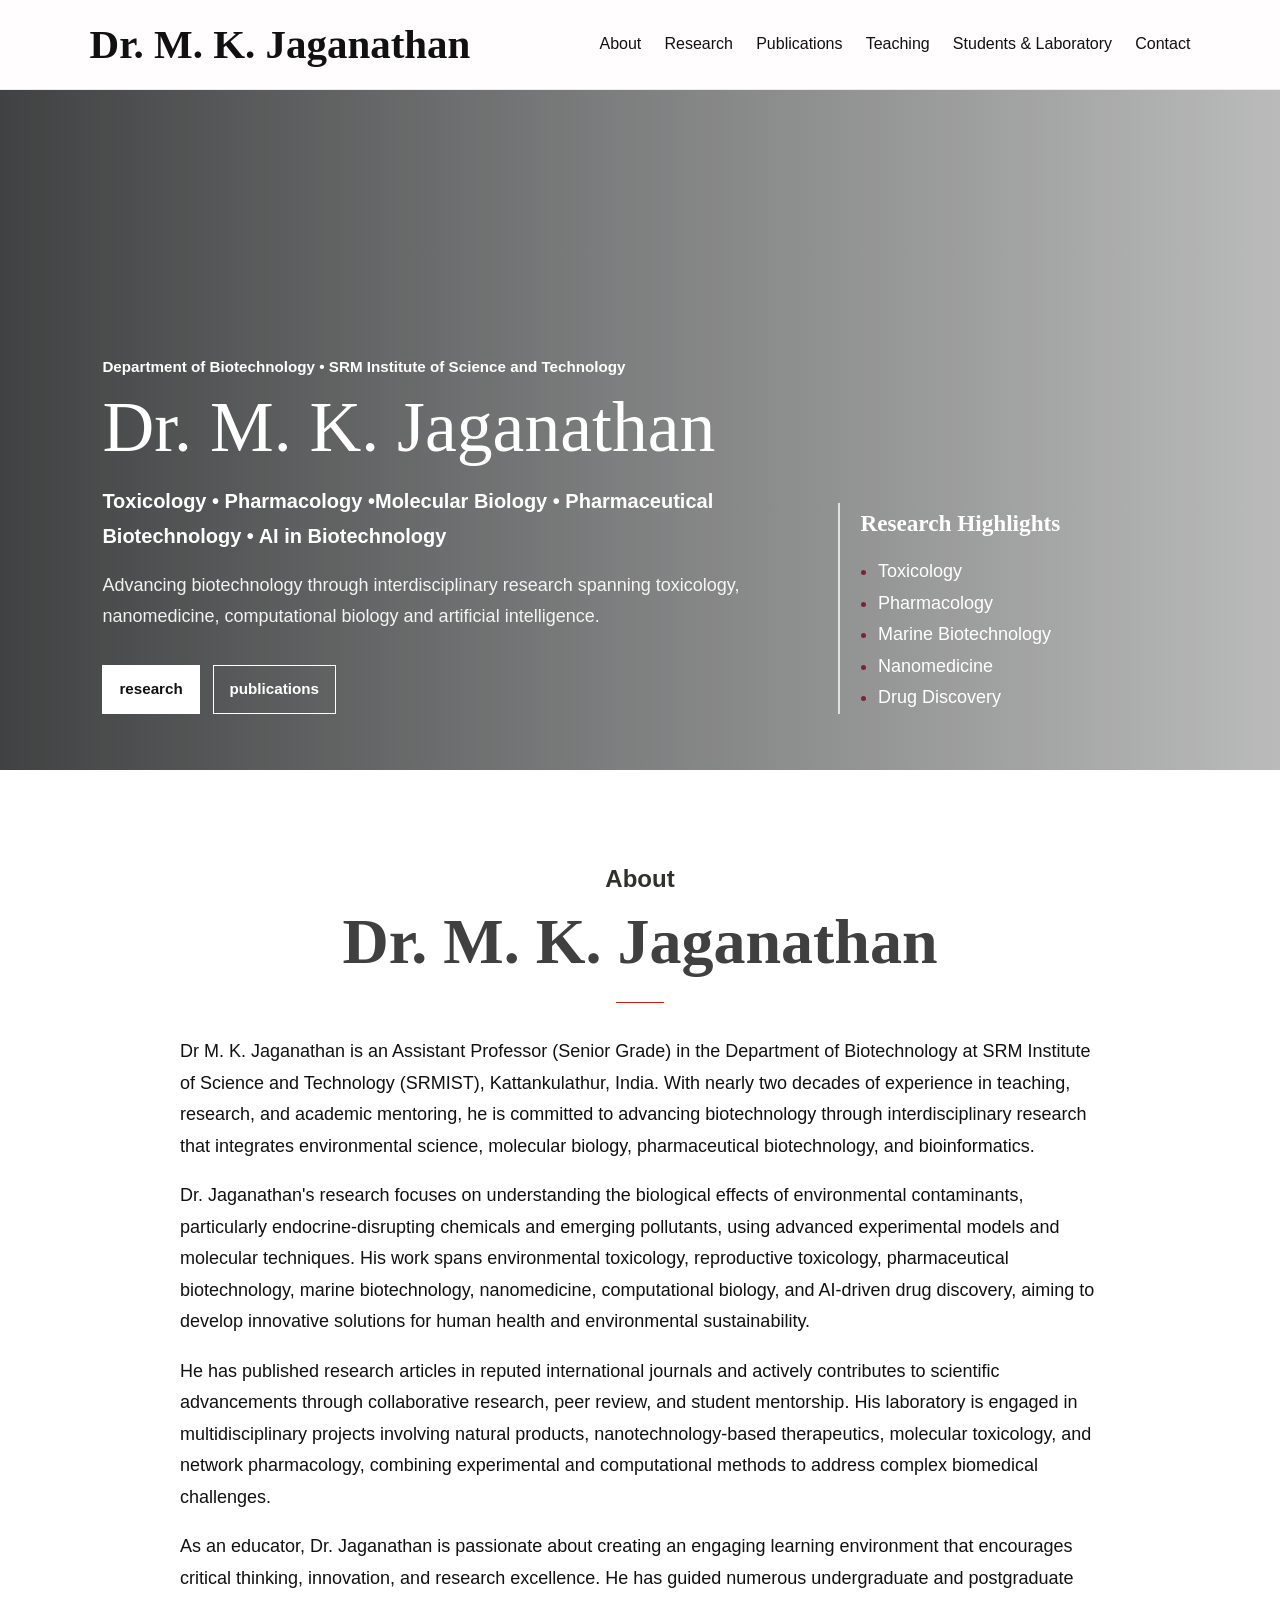
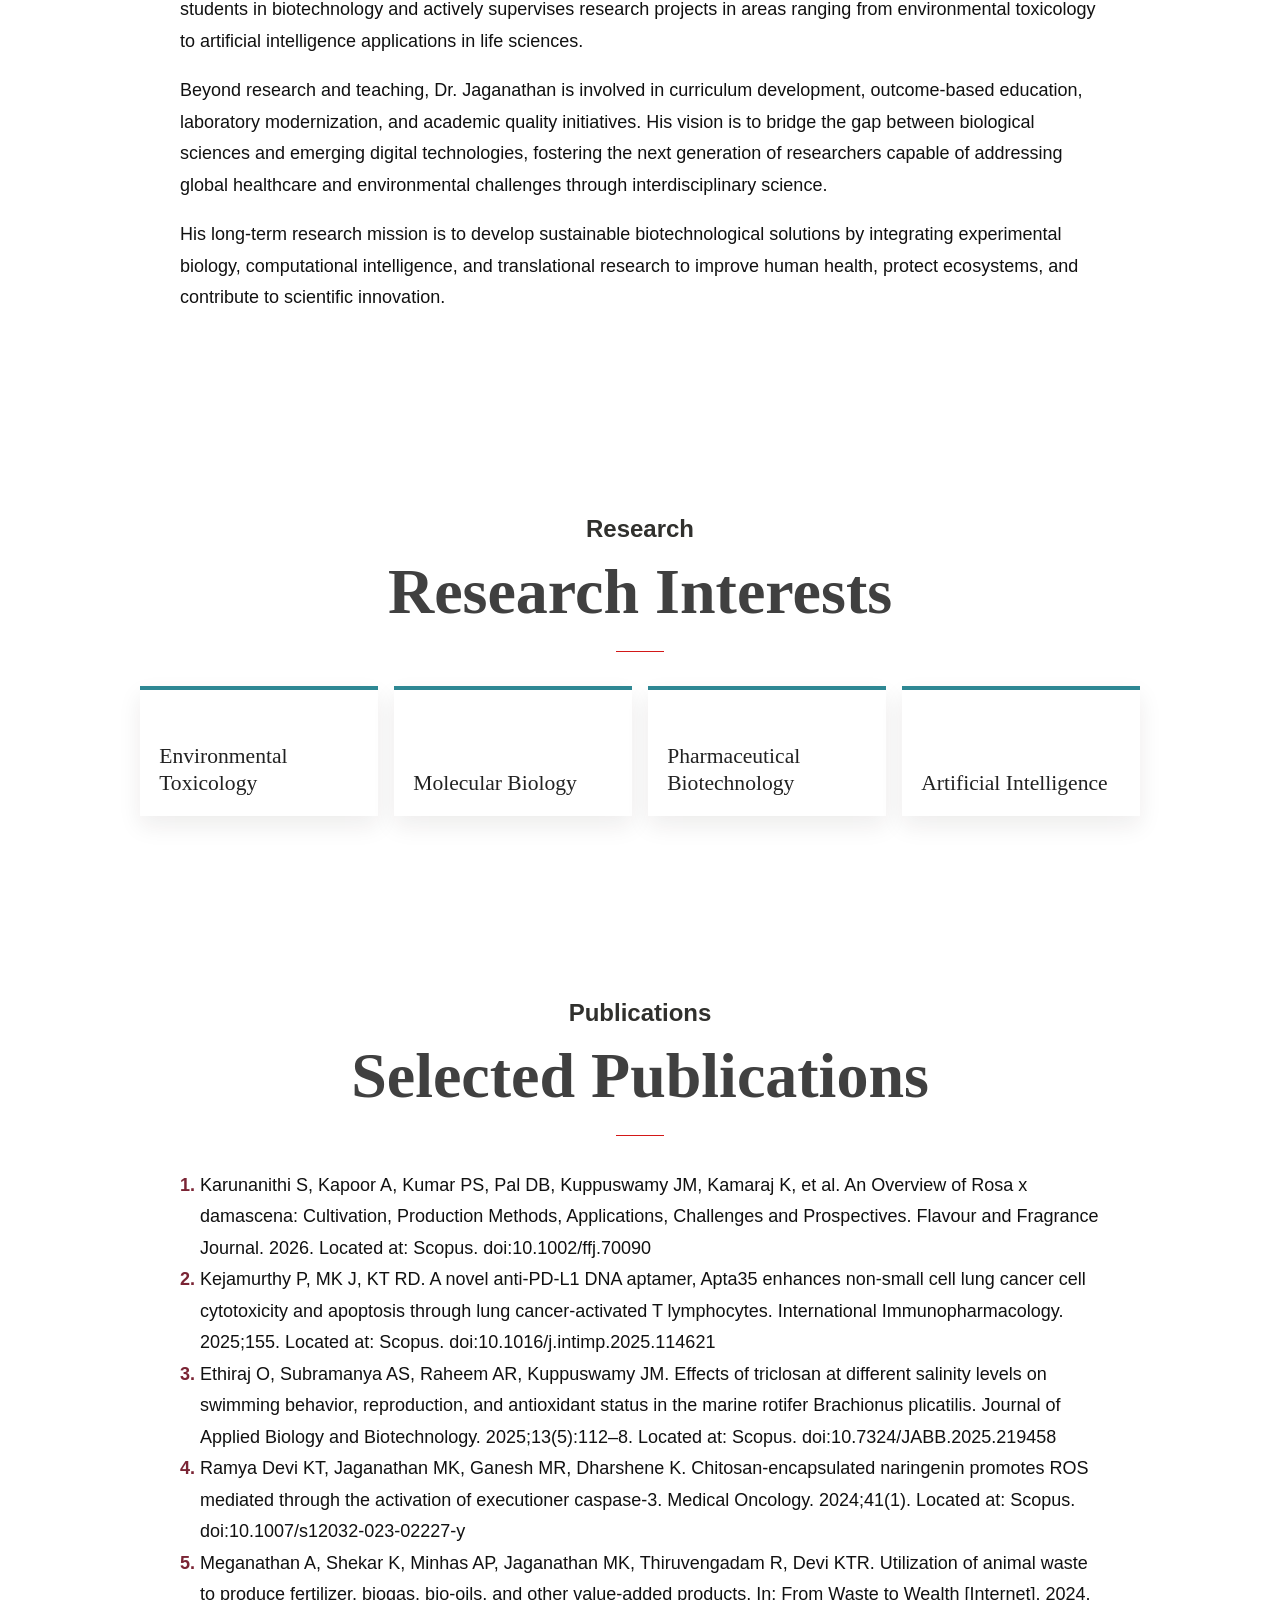
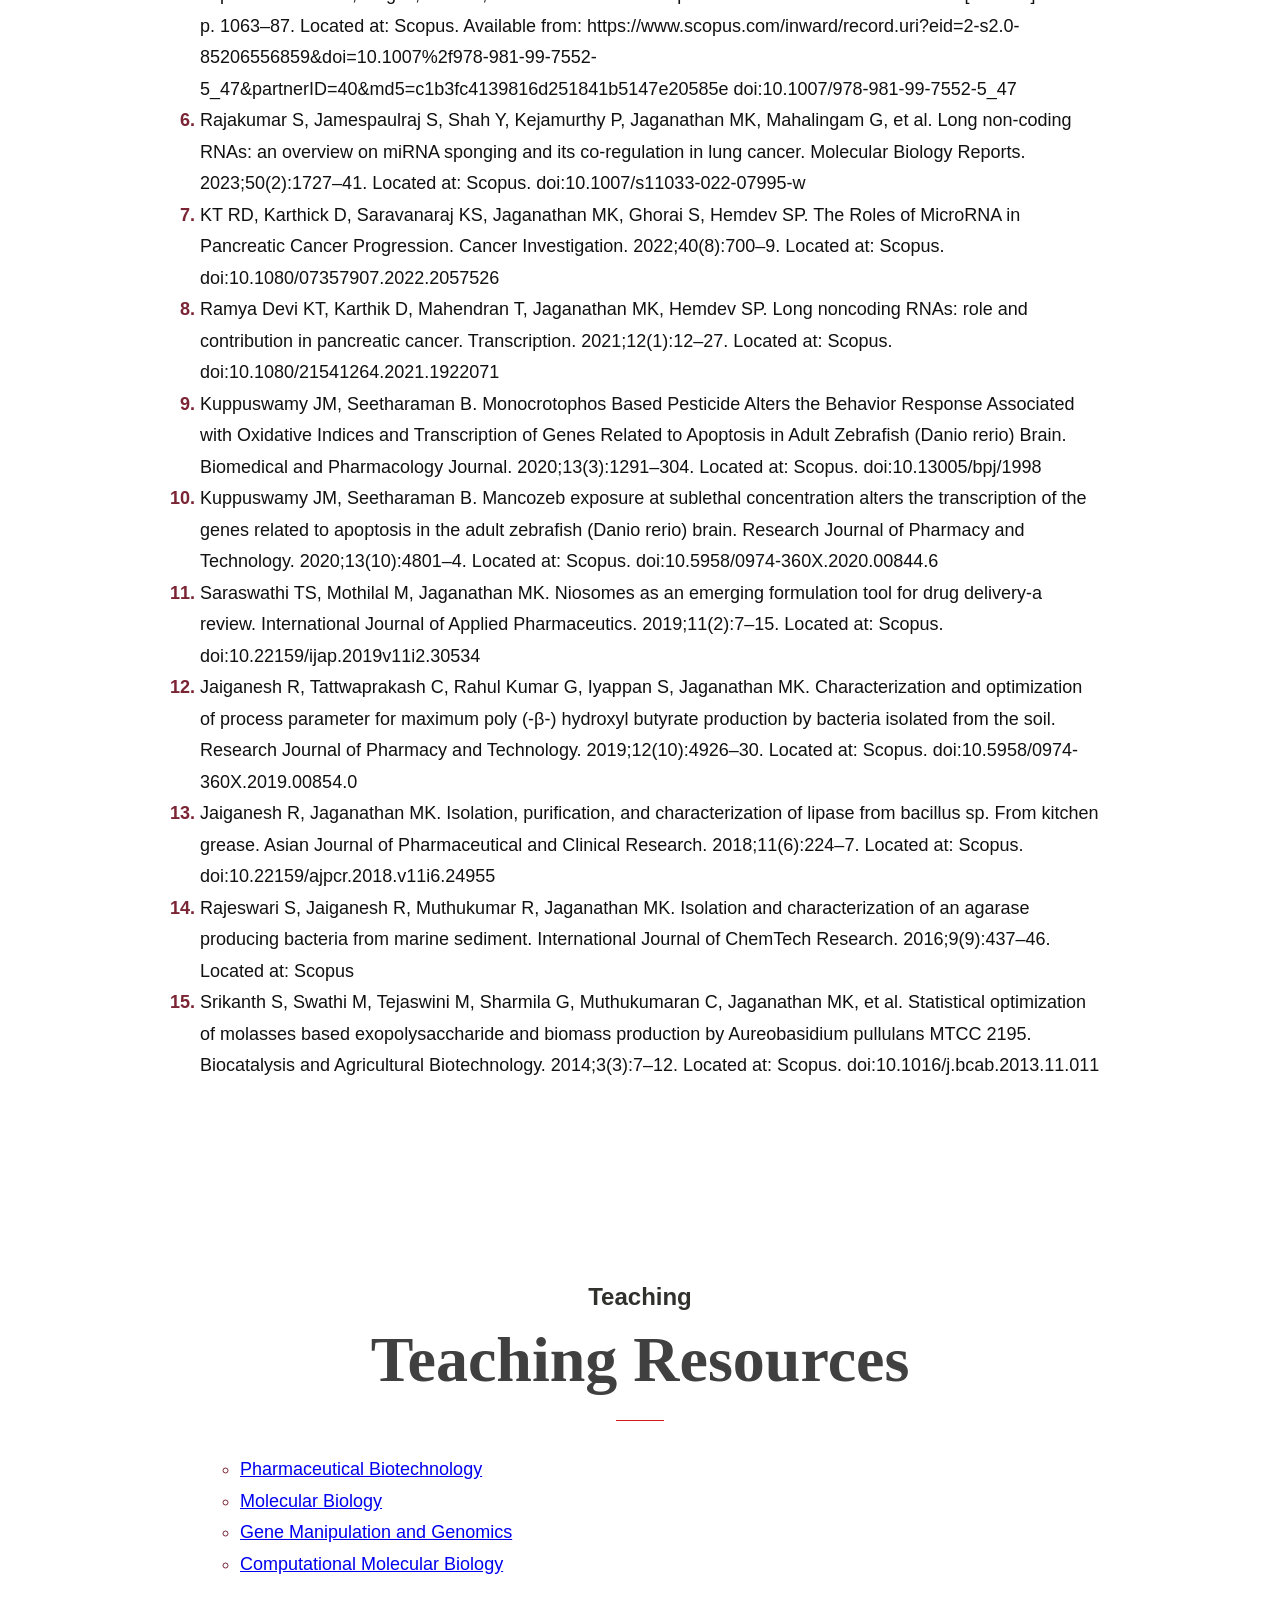
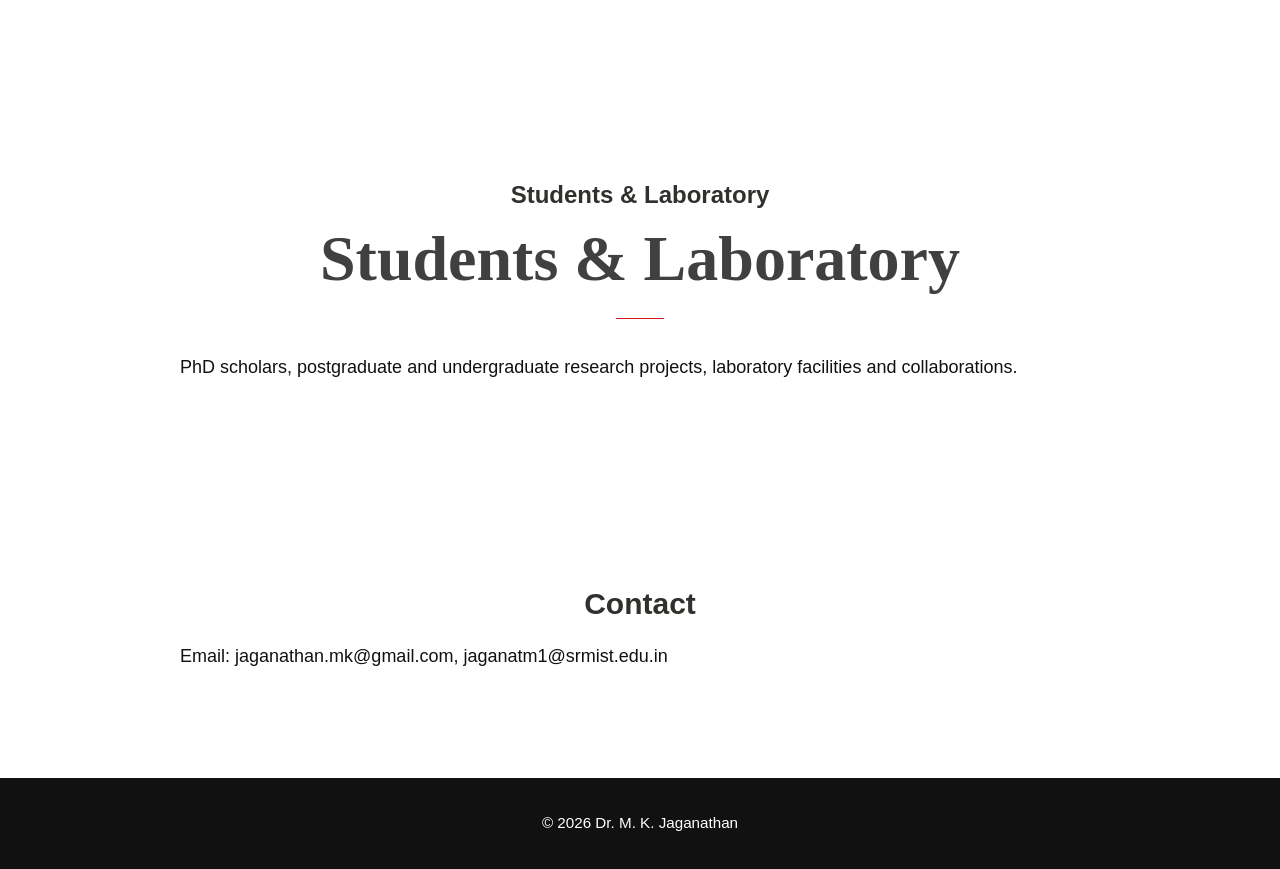
==== commit 1993762a: "Update teaching resources list to include links Replaced ordered list with an unordered list for tea" ====
--- a/index.html
+++ b/index.html
@@ -93,10 +93,12 @@
 <h1 style="font-size: 24px;text-align: center" class="section-label">Teaching</h1>
 <h2>Teaching Resources</h2>
 <ol>
-<li>Pharmaceutical Biotechnology</li>
-<li>Molecular Biology</li>
-<li>Gene Manipulation and Genomics</li>
-<li>Computational Molecular Biology</li>
+<ul>
+    <li><a href="pharmaceutical-biotechnology.html">Pharmaceutical Biotechnology</a></li>
+    <li><a href="molecular-biology.html">Molecular Biology</a></li>
+    <li><a href="gene-manipulation.html">Gene Manipulation and Genomics</a></li>
+    <li><a href="computational-molecular-biology.html">Computational Molecular Biology</a></li>
+</ul>
 </ol>
 </section>
 
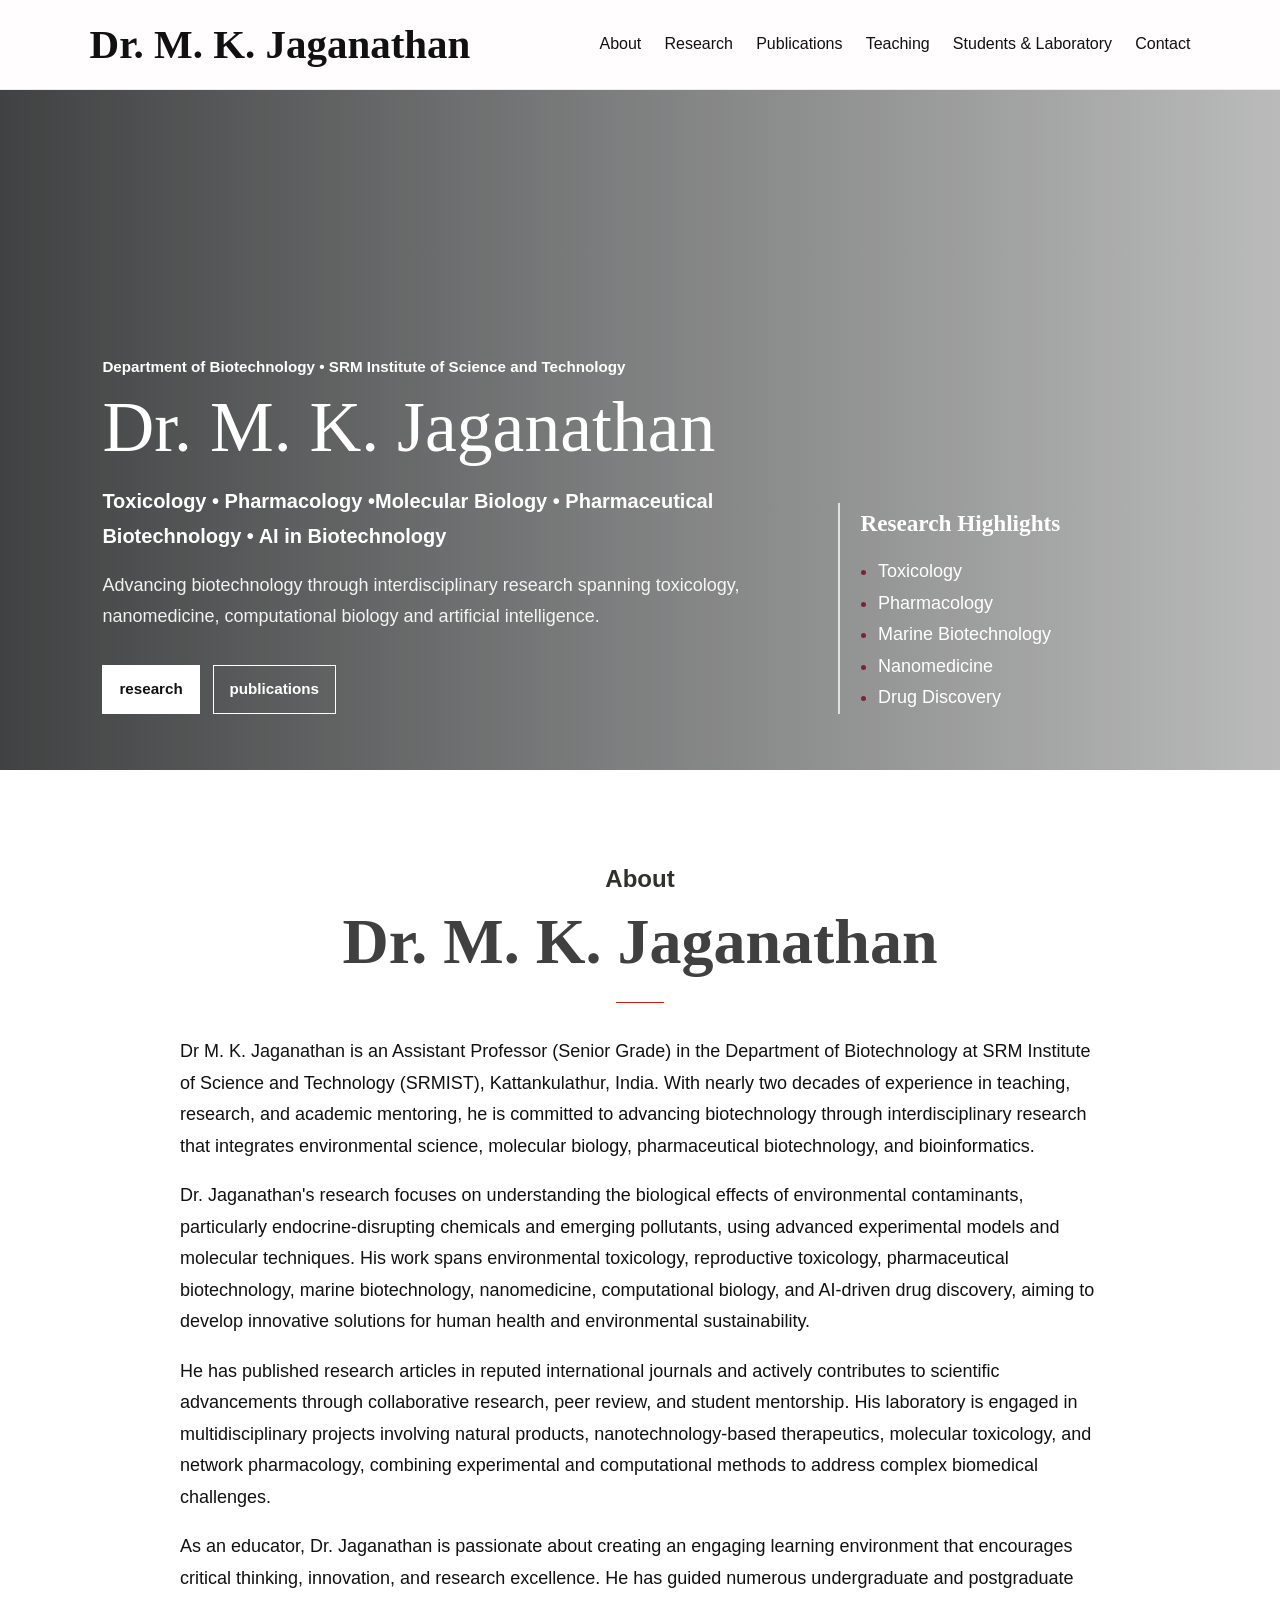
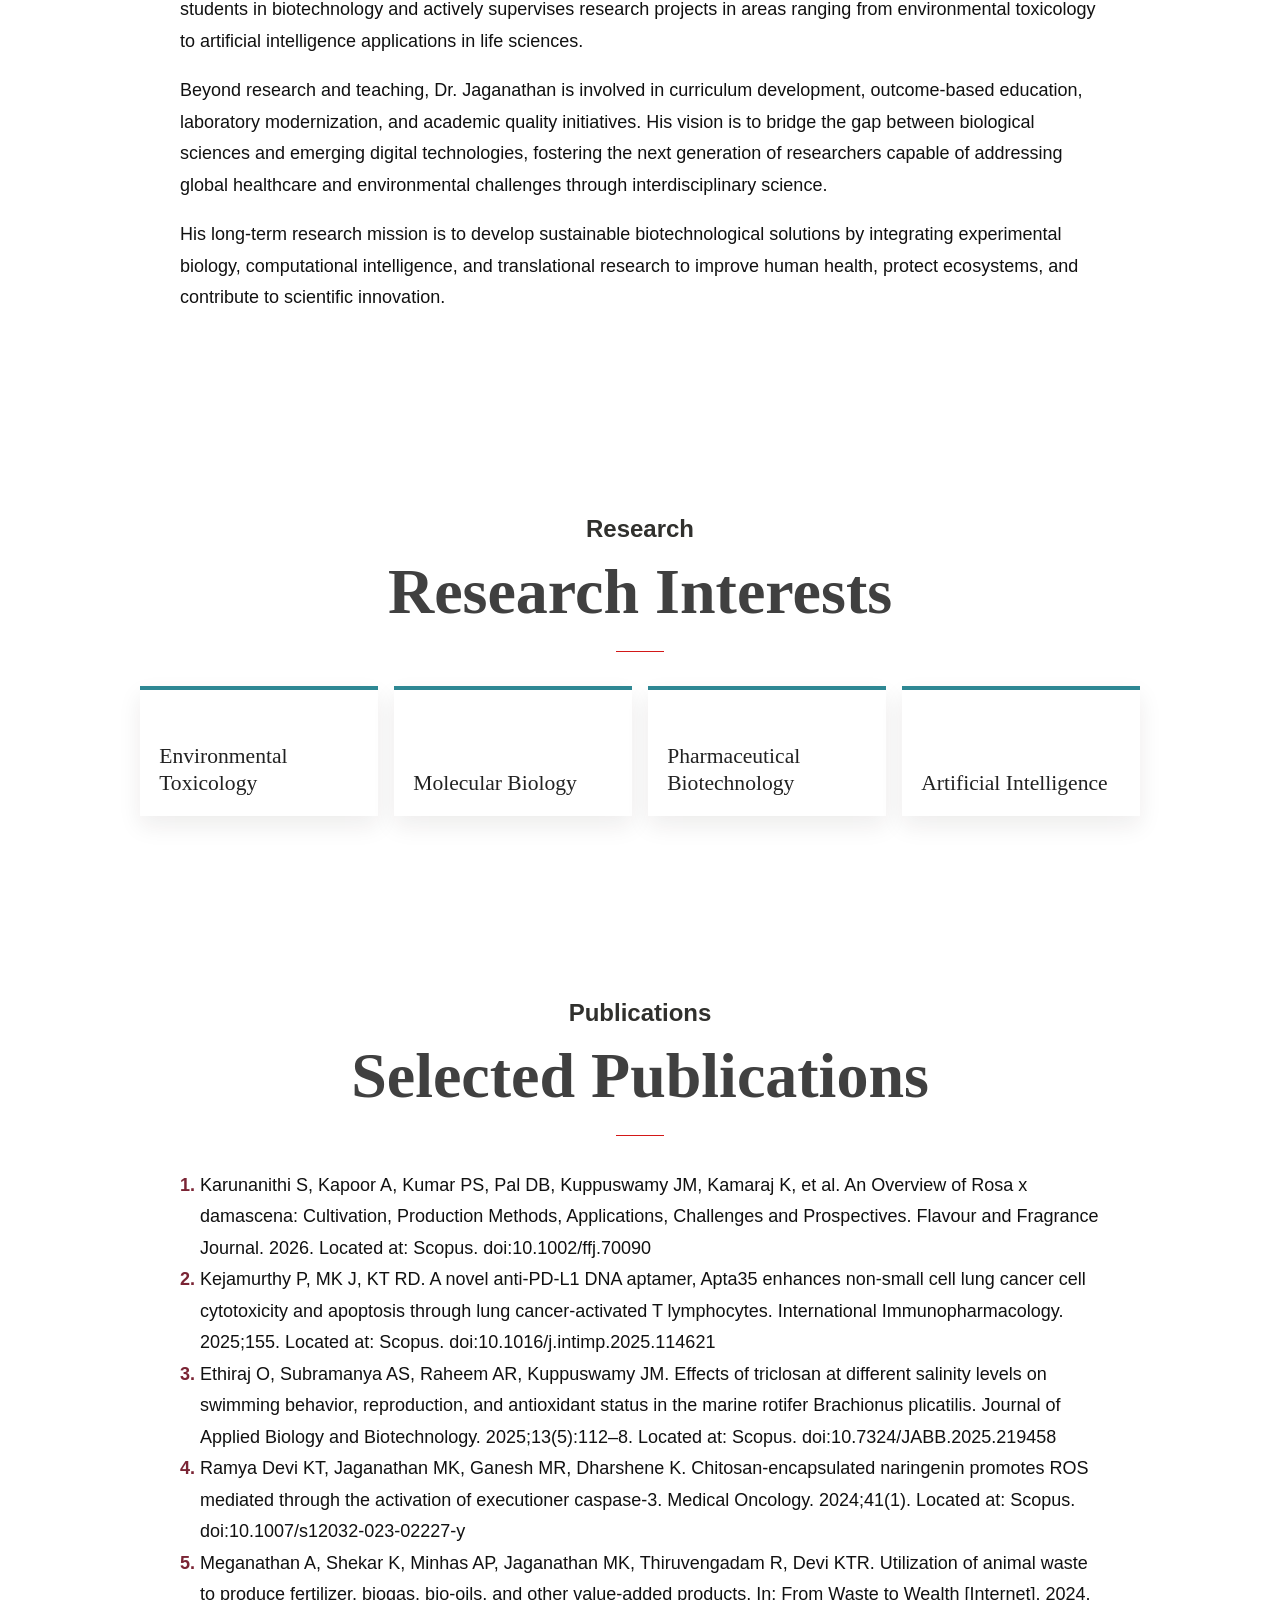
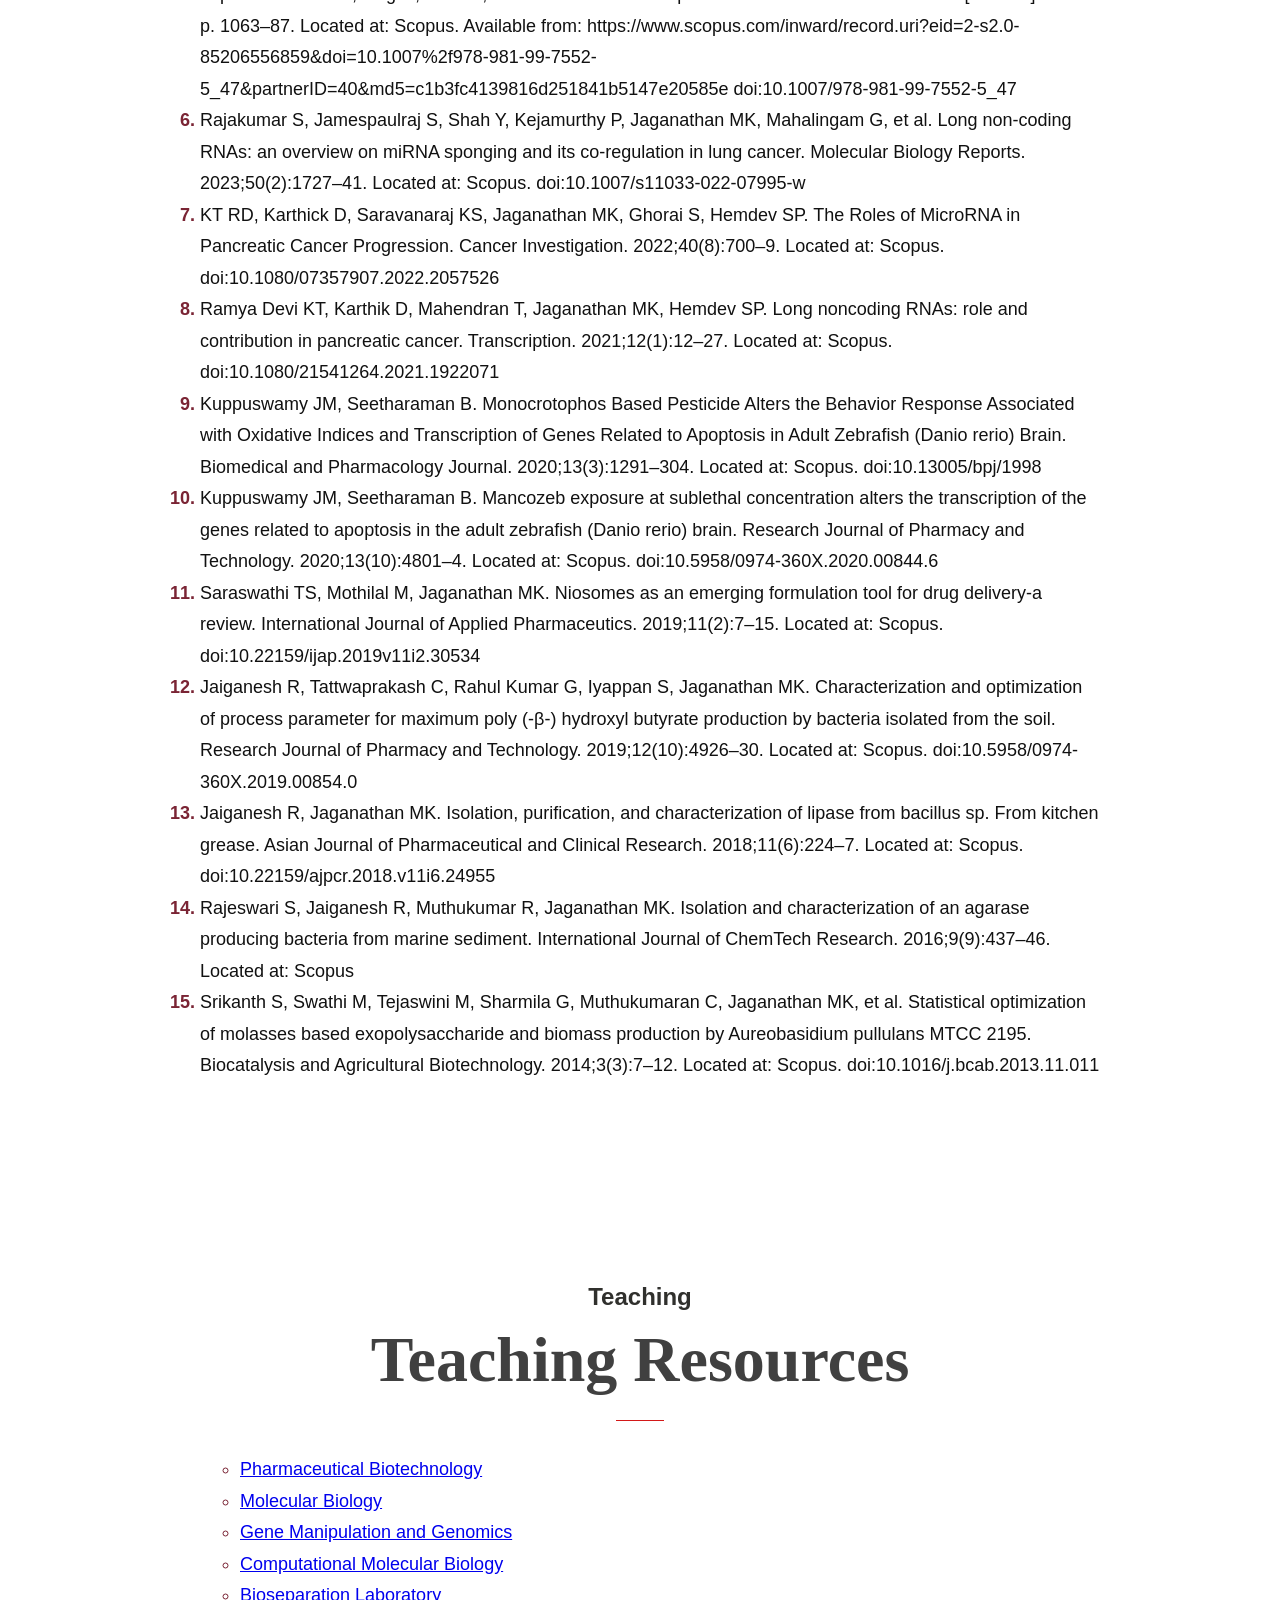
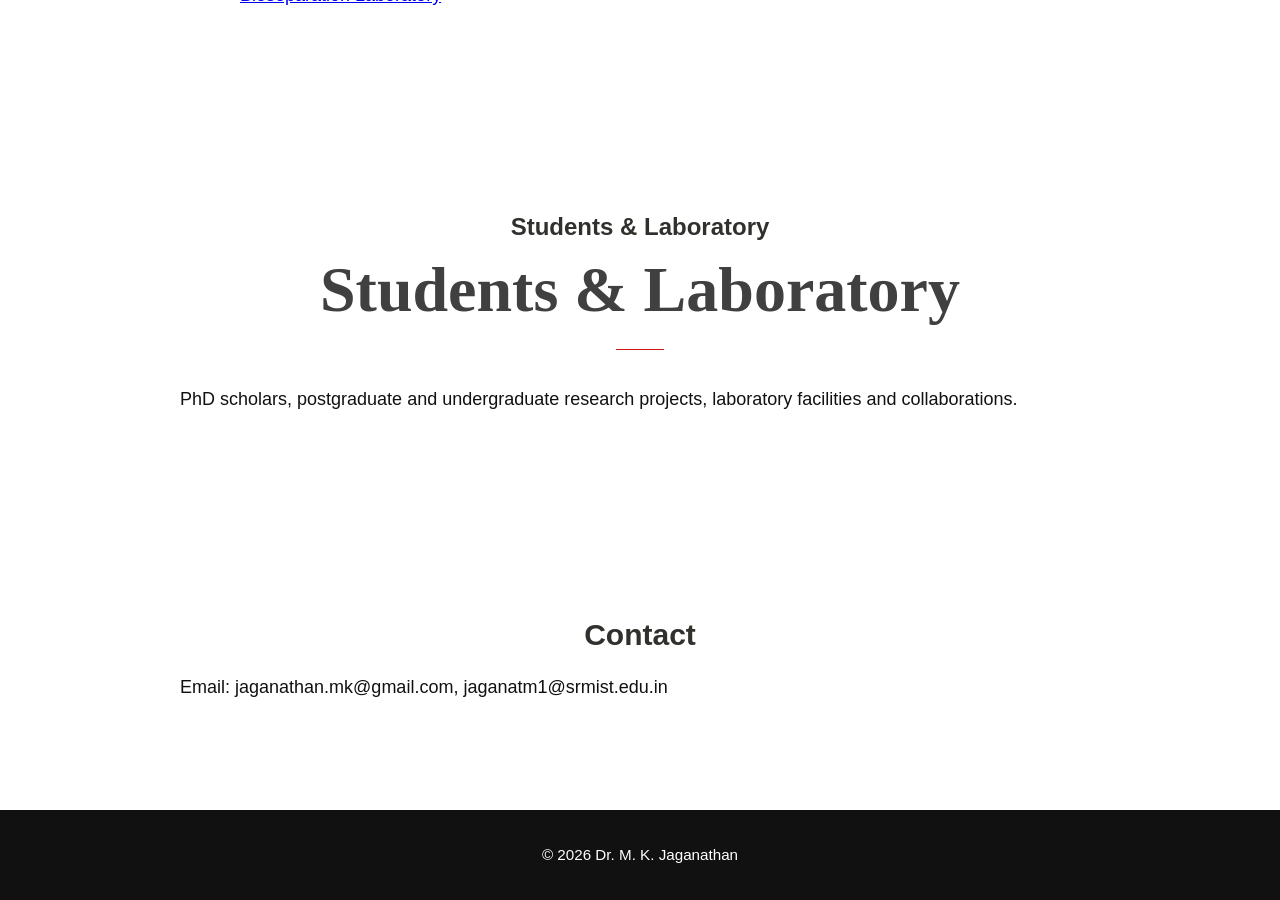
==== commit 59af4891: "Add link to Bioseparation Laboratory in index.html" ====
--- a/index.html
+++ b/index.html
@@ -96,8 +96,9 @@
 <ul>
     <li><a href="pharmaceutical-biotechnology.html">Pharmaceutical Biotechnology</a></li>
     <li><a href="molecular-biology.html">Molecular Biology</a></li>
-    <li><a href="gene-manipulation.html">Gene Manipulation and Genomics</a></li>
+    <li><a href="gm/gene-manipulation.html">Gene Manipulation and Genomics</a></li>
     <li><a href="computational-molecular-biology.html">Computational Molecular Biology</a></li>
+    <li><a href="biosep/Bioseperation.html">Bioseparation Laboratory</a></li>
 </ul>
 </ol>
 </section>
